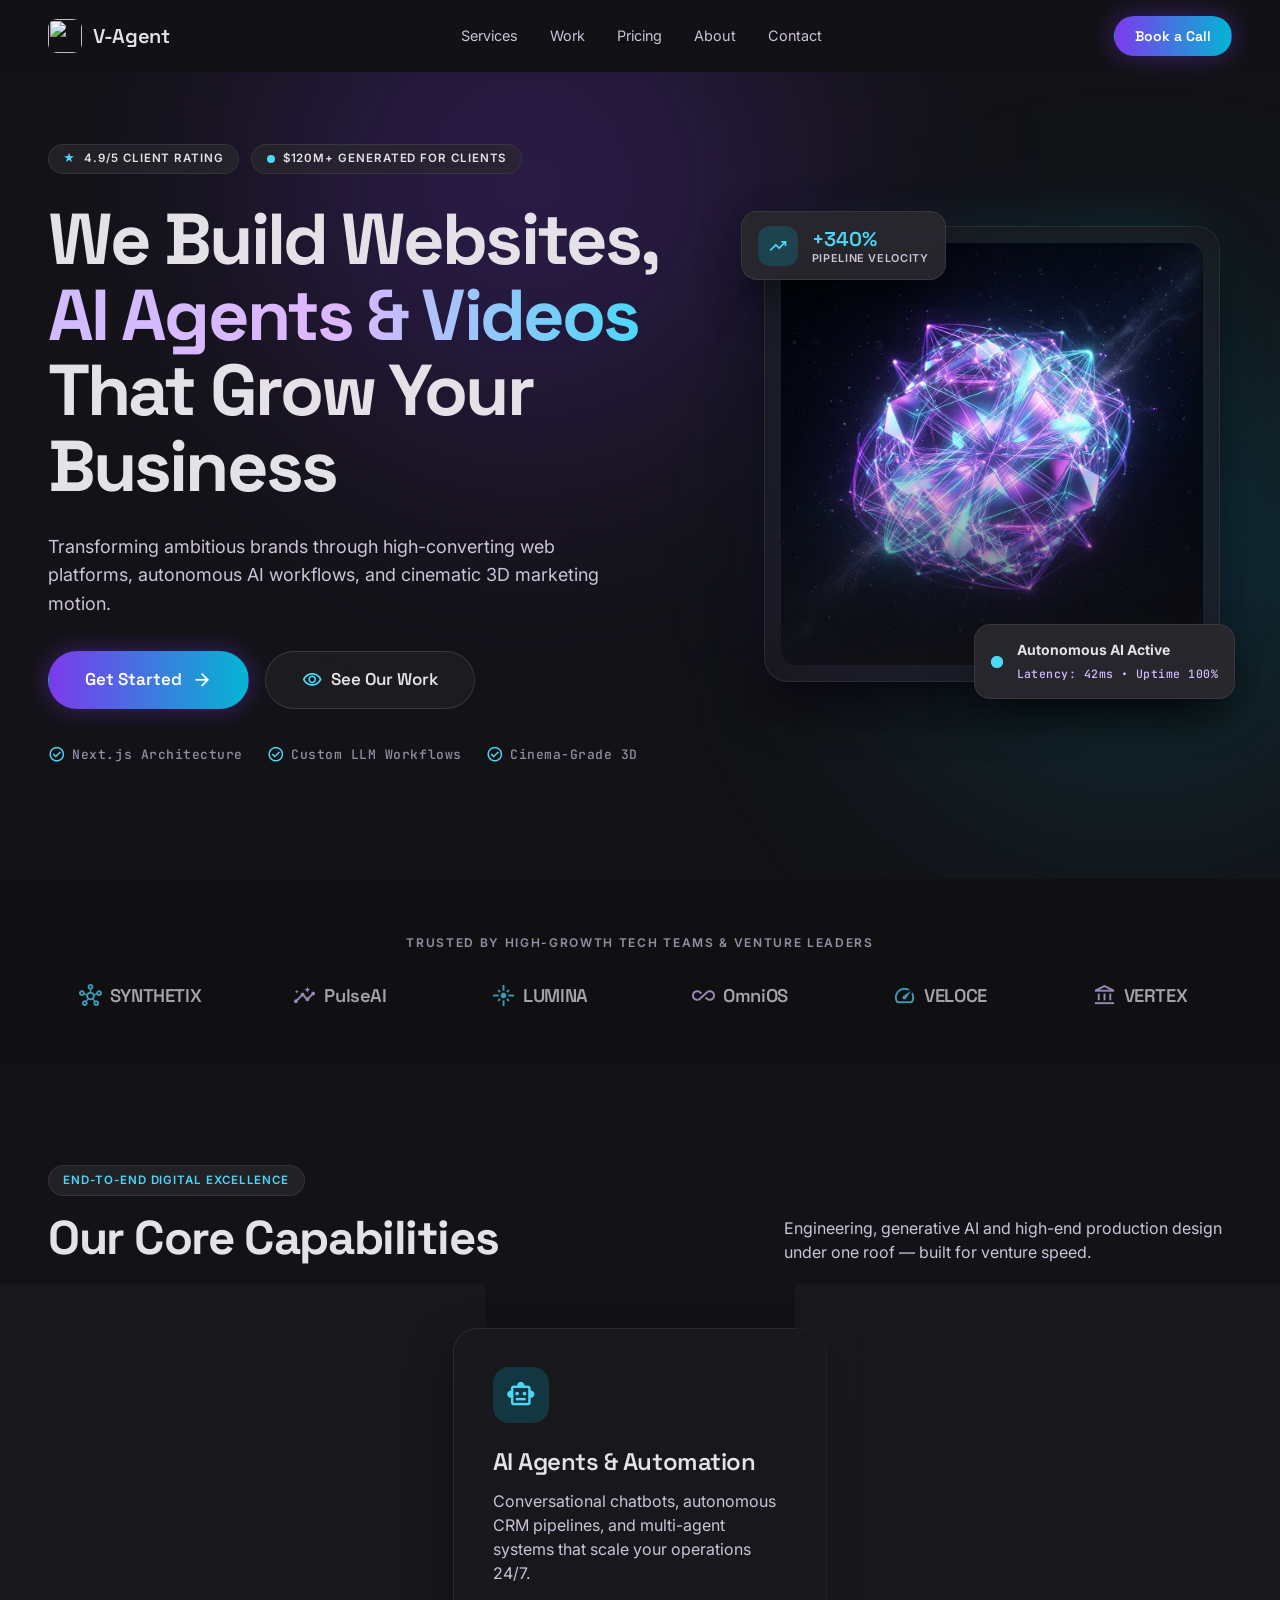
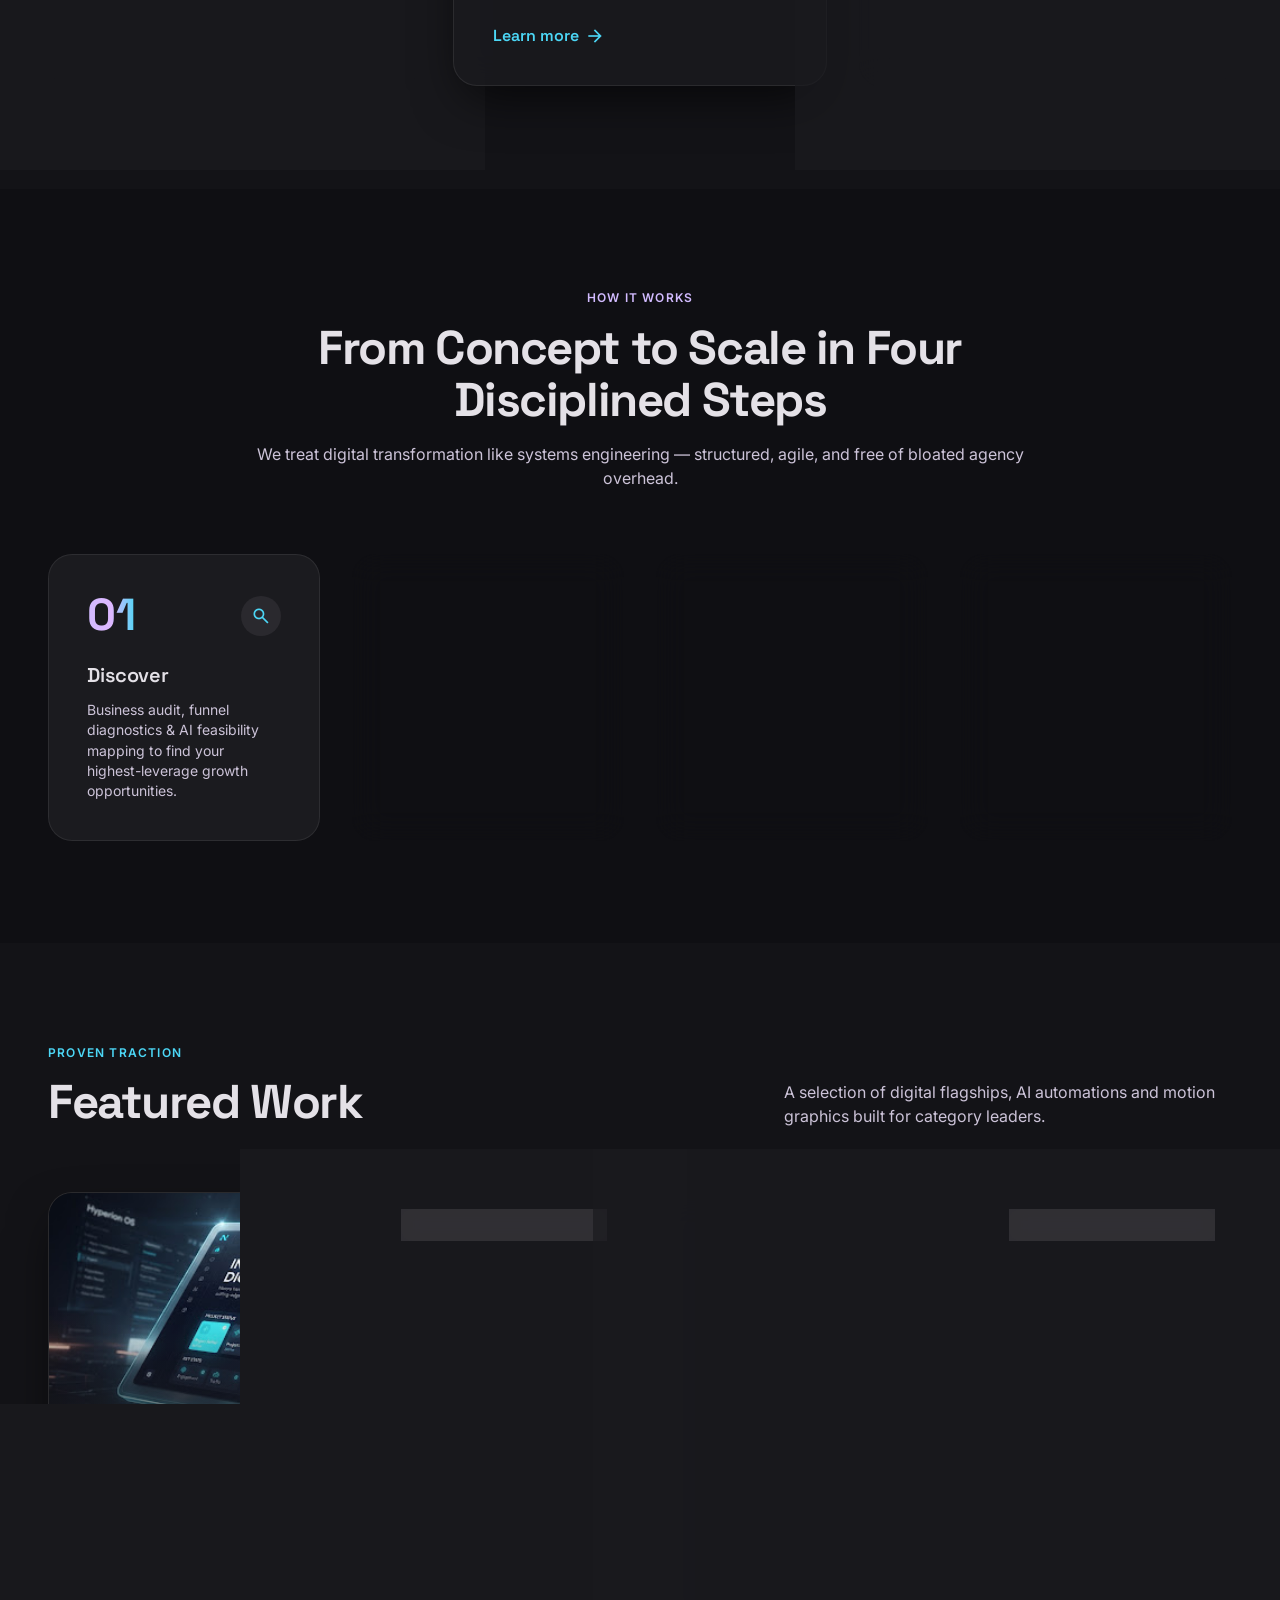
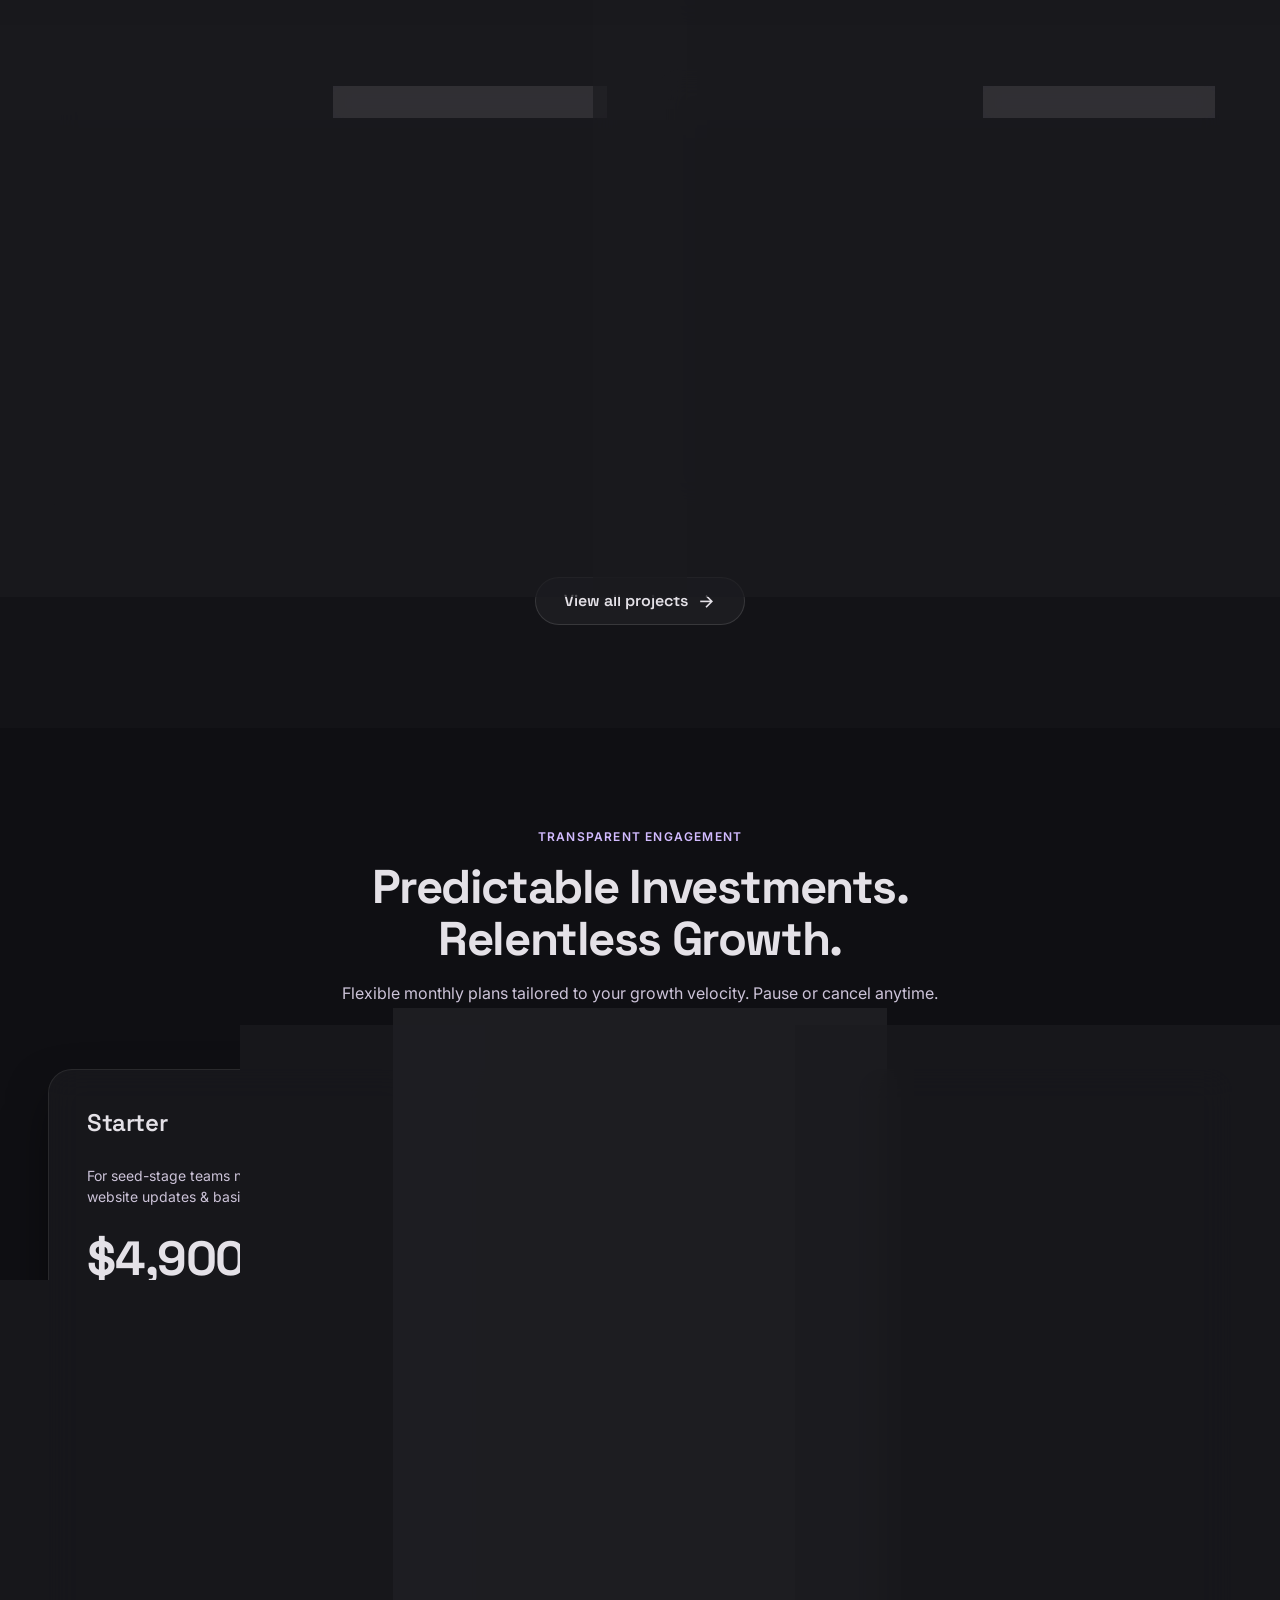
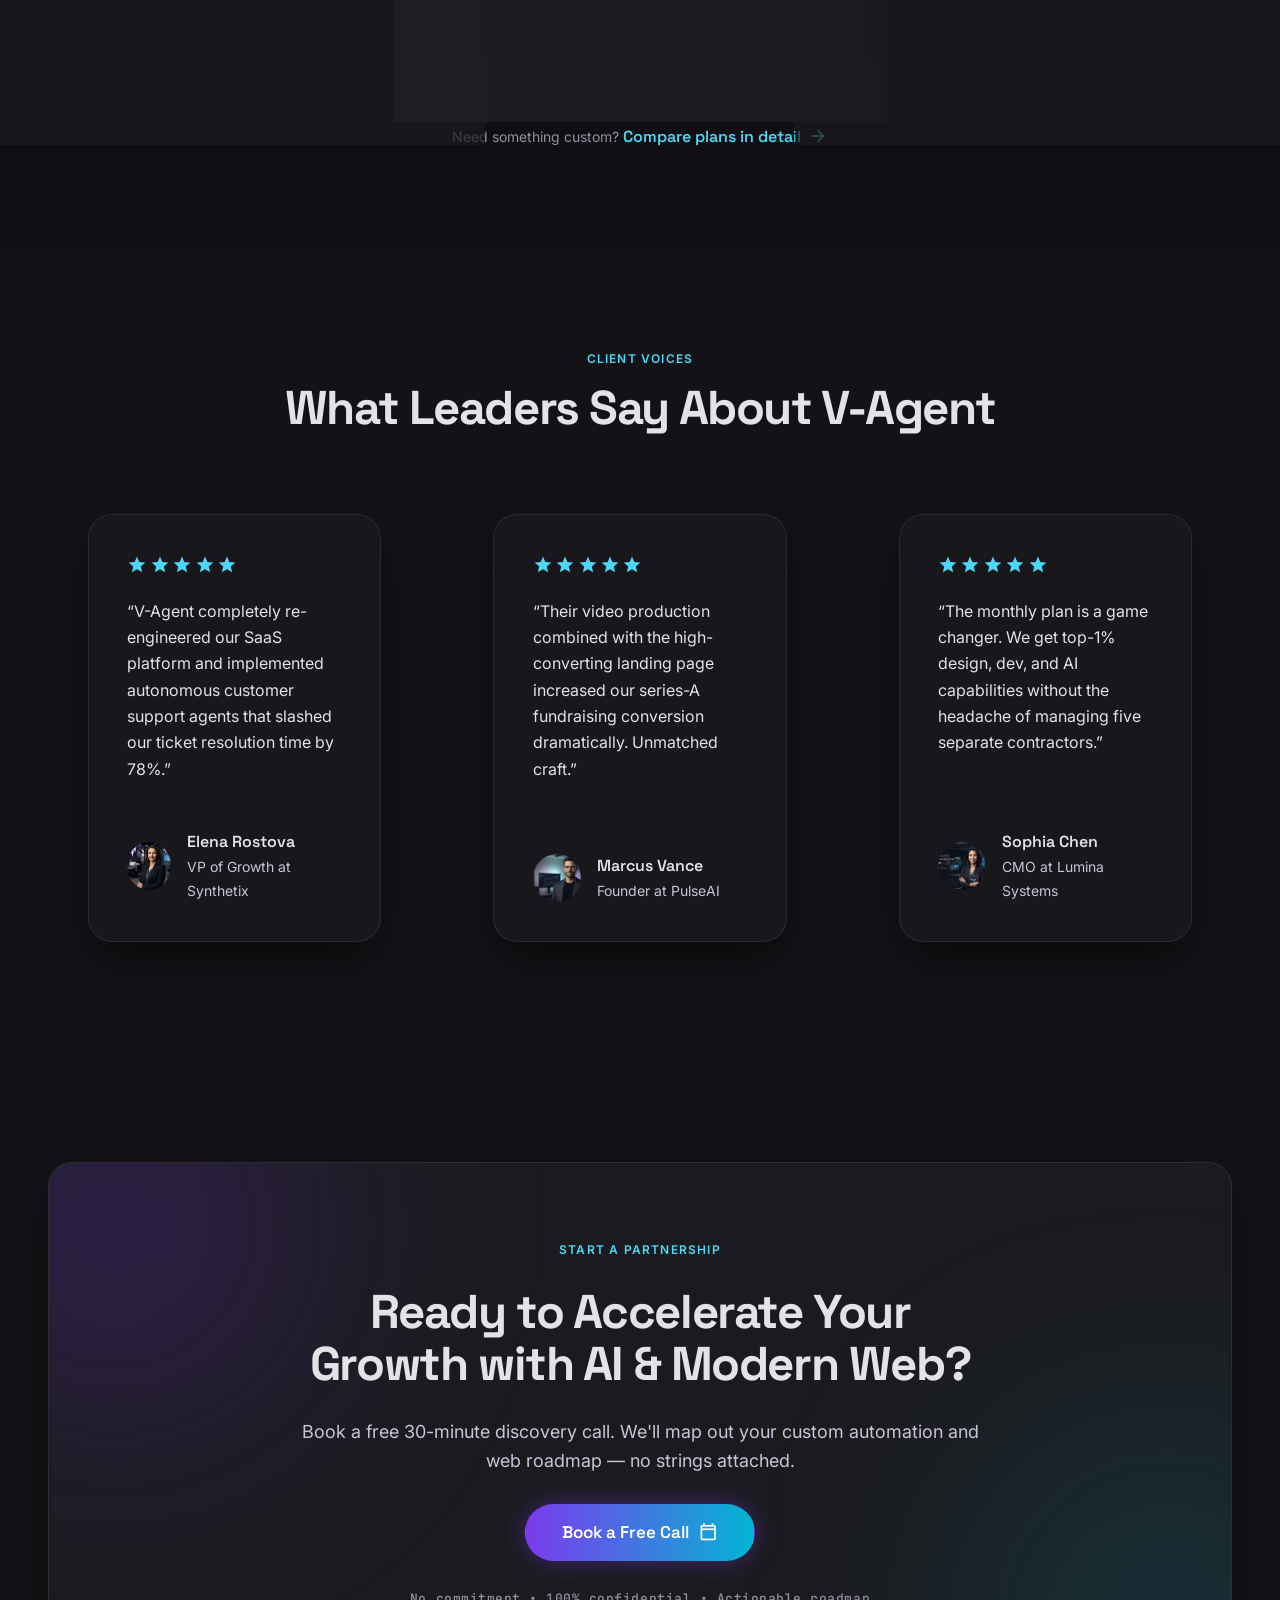
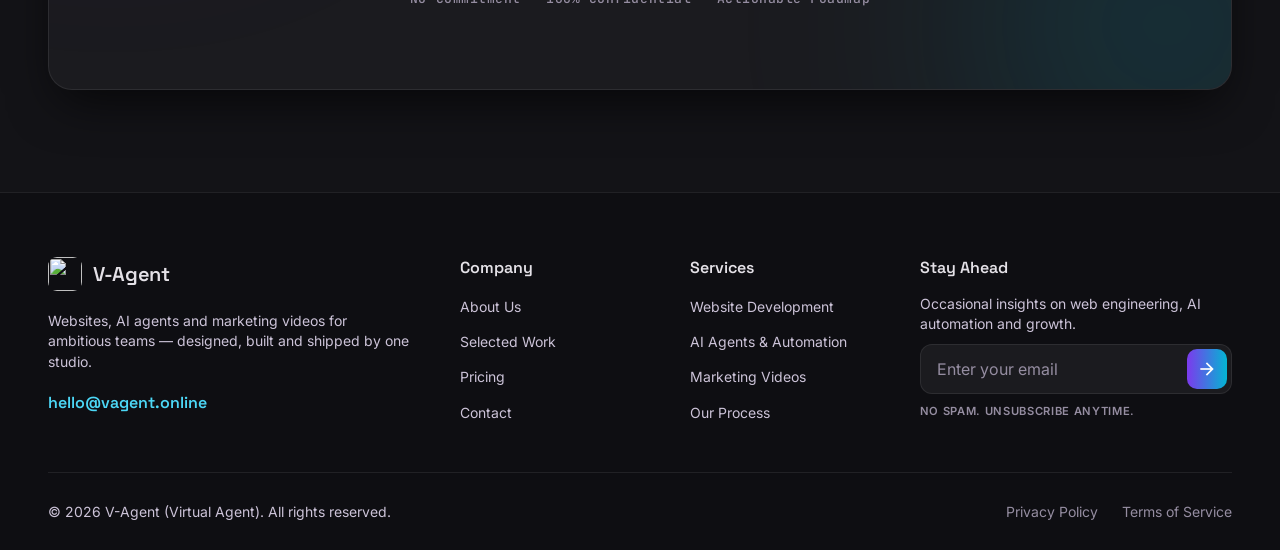
==== index.html @ c8191ec8 "Build multi-page responsive site from Stitch homepage design - Convert the Stitch export from Tailwi" ====
<!doctype html>
<html lang="en">
<head>
  <meta charset="utf-8">
  <meta name="viewport" content="width=device-width, initial-scale=1">
  <title>V-Agent — Websites, AI Agents & Videos That Grow Your Business</title>
  <meta name="description" content="V-Agent builds high-converting websites, autonomous AI agents and cinematic marketing videos for ambitious brands.">
  <link rel="canonical" href="https://vagent.online/">
  <meta property="og:type" content="website">
  <meta property="og:title" content="V-Agent — Websites, AI Agents & Videos That Grow Your Business">
  <meta property="og:description" content="V-Agent builds high-converting websites, autonomous AI agents and cinematic marketing videos for ambitious brands.">
  <meta property="og:url" content="https://vagent.online/">
  <meta property="og:image" content="https://vagent.online/icon-512.png">
  <meta name="theme-color" content="#131317">
  <link rel="icon" href="favicon.ico" sizes="any">
  <link rel="icon" type="image/png" sizes="32x32" href="favicon-32x32.png">
  <link rel="icon" type="image/png" sizes="192x192" href="icon-192.png">
  <link rel="icon" type="image/png" sizes="512x512" href="icon-512.png">
  <link rel="apple-touch-icon" sizes="180x180" href="apple-touch-icon.png">
  <link rel="preconnect" href="https://fonts.googleapis.com">
  <link rel="preconnect" href="https://fonts.gstatic.com" crossorigin>
  <link rel="stylesheet" href="https://fonts.googleapis.com/css2?family=Inter:wght@400;500;600;700&family=JetBrains+Mono:wght@500&family=Space+Grotesk:wght@500;600;700&display=swap">
  <link rel="stylesheet" href="https://fonts.googleapis.com/css2?family=Material+Symbols+Outlined:opsz,wght,FILL,GRAD@24,400,0..1,0&display=block">
  <link rel="stylesheet" href="assets/css/styles.css">
  <script src="assets/js/main.js" defer></script>
</head>
<body>
<a class="skip-link" href="#main">Skip to content</a>
<header class="site-header">
  <div class="container">
    <a class="brand" href="index.html" aria-label="V-Agent home">
      <img src="logo.png" alt="" width="34" height="34">
      <span>V-Agent</span>
    </a>
    <nav class="nav-links" aria-label="Main">
        <a href="services.html">Services</a>
        <a href="work.html">Work</a>
        <a href="pricing.html">Pricing</a>
        <a href="about.html">About</a>
        <a href="contact.html">Contact</a>
    </nav>
    <div class="header-actions">
      <a class="btn btn--primary btn--sm" href="contact.html">Book a Call</a>
      <button class="nav-toggle" type="button" aria-expanded="false" aria-controls="mobile-menu" aria-label="Open menu">
        <span class="ms icon-open" aria-hidden="true">menu</span>
        <span class="ms icon-close" aria-hidden="true">close</span>
      </button>
    </div>
  </div>
</header>
<div class="mobile-menu" id="mobile-menu" aria-hidden="true">
  <nav aria-label="Mobile">
    <a href="index.html" aria-current="page">Home<span class="ms" aria-hidden="true">arrow_forward</span></a>
      <a href="services.html">Services<span class="ms" aria-hidden="true">arrow_forward</span></a>
      <a href="work.html">Work<span class="ms" aria-hidden="true">arrow_forward</span></a>
      <a href="pricing.html">Pricing<span class="ms" aria-hidden="true">arrow_forward</span></a>
      <a href="about.html">About<span class="ms" aria-hidden="true">arrow_forward</span></a>
      <a href="contact.html">Contact<span class="ms" aria-hidden="true">arrow_forward</span></a>
  </nav>
  <a class="btn btn--primary btn--block btn--lg" href="contact.html">Book a Free Call <span class="ms" aria-hidden="true">calendar_today</span></a>
</div>
<main id="main">
<section class="hero">
  <div class="glow glow--violet" style="width:34rem;height:34rem;top:-10rem;left:20%"></div>
  <div class="glow glow--cyan" style="width:30rem;height:30rem;top:30%;right:-6rem"></div>
  <div class="container hero__grid">
    <div class="hero__copy">
      <div class="hero__badges">
        <span class="pill"><span class="star" aria-hidden="true">&#9733;</span>4.9/5 Client Rating</span>
        <span class="pill"><span class="dot" aria-hidden="true"></span>$120M+ Generated for Clients</span>
      </div>
      <h1 class="display">We Build Websites, <span class="gradient-text">AI Agents &amp; Videos</span> That Grow Your Business</h1>
      <p class="lead" style="max-width:36rem">Transforming ambitious brands through high-converting web platforms, autonomous AI workflows, and cinematic 3D marketing motion.</p>
      <div class="hero__actions">
        <a class="btn btn--primary btn--lg" href="#pricing">Get Started <span class="ms" aria-hidden="true">arrow_forward</span></a>
        <a class="btn btn--ghost btn--lg" href="#work"><span class="ms c-secondary" aria-hidden="true">visibility</span> See Our Work</a>
      </div>
      <div class="hero__proof mono">
        <span><span class="ms" aria-hidden="true">check_circle</span>Next.js Architecture</span>
        <span><span class="ms" aria-hidden="true">check_circle</span>Custom LLM Workflows</span>
        <span><span class="ms" aria-hidden="true">check_circle</span>Cinema-Grade 3D</span>
      </div>
    </div>
    <div class="hero__visual">
      <div class="hero__image"><img src="assets/images/hero-core.jpg" alt="Glowing crystalline AI core rendered in violet and cyan light" width="512" height="512" fetchpriority="high"></div>
      <div class="float-badge float-badge--tl">
        <span class="float-badge__icon"><span class="ms" aria-hidden="true">trending_up</span></span>
        <div><strong>+340%</strong><small>Pipeline Velocity</small></div>
      </div>
      <div class="float-badge float-badge--br">
        <span class="live" aria-hidden="true"></span>
        <div><b>Autonomous AI Active</b><span class="mono">Latency: 42ms &bull; Uptime 100%</span></div>
      </div>
    </div>
  </div>
</section>

<section class="logos" aria-labelledby="logos-title">
  <div class="container">
    <h2 id="logos-title">Trusted by high-growth tech teams &amp; venture leaders</h2>
    <div class="logos__row">
      <div><span class="ms c-secondary" aria-hidden="true">hub</span>SYNTHETIX</div>
      <div><span class="ms c-primary" aria-hidden="true">insights</span>PulseAI</div>
      <div><span class="ms c-secondary" aria-hidden="true">flare</span>LUMINA</div>
      <div><span class="ms c-tertiary" aria-hidden="true">all_inclusive</span>OmniOS</div>
      <div><span class="ms c-secondary" aria-hidden="true">speed</span>VELOCE</div>
      <div><span class="ms c-primary" aria-hidden="true">account_balance</span>VERTEX</div>
    </div>
  </div>
</section>

<section class="section" id="services" aria-labelledby="services-title">
  <div class="container stack">
    <div class="section-head section-head--split">
      <div class="section-head">
        <span class="pill eyebrow">End-to-end digital excellence</span>
        <h2 class="h-xl" id="services-title">Our Core Capabilities</h2>
      </div>
      <p class="muted">Engineering, generative AI and high-end production design under one roof — built for venture speed.</p>
    </div>
    <div class="grid grid--3 md-3">
      <article class="card card--hover reveal">
        <span class="icon-tile icon-tile--primary"><span class="ms" aria-hidden="true">terminal</span></span>
        <div class="card__body">
          <h3 class="h-md">Custom Website Development</h3>
          <p class="muted">High-performance Next.js &amp; Webflow builds engineered for speed, SEO, and uncompromising aesthetics.</p>
        </div>
        <div class="card__foot"><a class="text-link" href="services.html#web">Learn more <span class="ms" aria-hidden="true">arrow_forward</span></a></div>
      </article>
      <article class="card card--hover reveal">
        <span class="icon-tile icon-tile--secondary"><span class="ms" aria-hidden="true">smart_toy</span></span>
        <div class="card__body">
          <h3 class="h-md">AI Agents &amp; Automation</h3>
          <p class="muted">Conversational chatbots, autonomous CRM pipelines, and multi-agent systems that scale your operations 24/7.</p>
        </div>
        <div class="card__foot"><a class="text-link" href="services.html#ai">Learn more <span class="ms" aria-hidden="true">arrow_forward</span></a></div>
      </article>
      <article class="card card--hover reveal">
        <span class="icon-tile icon-tile--tertiary"><span class="ms" aria-hidden="true">videocam</span></span>
        <div class="card__body">
          <h3 class="h-md">Marketing Videos</h3>
          <p class="muted">High-retention 3D motion design, product demos, and video creatives engineered to captivate and convert.</p>
        </div>
        <div class="card__foot"><a class="text-link" href="services.html#video">Learn more <span class="ms" aria-hidden="true">arrow_forward</span></a></div>
      </article>
    </div>
  </div>
</section>

<section class="section section--alt" aria-labelledby="process-title">
  <div class="container stack">
    <div class="section-head section-head--center">
      <span class="eyebrow eyebrow--primary">How it works</span>
      <h2 class="h-xl" id="process-title">From Concept to Scale in Four Disciplined Steps</h2>
      <p class="muted">We treat digital transformation like systems engineering — structured, agile, and free of bloated agency overhead.</p>
    </div>
    <div class="grid grid--4">
      <article class="card card--flat step reveal">
        <div class="step__top"><span class="step__num gradient-text">01</span><span class="step__icon c-secondary"><span class="ms" aria-hidden="true">search</span></span></div>
        <div class="card__body"><h3 class="h-sm">Discover</h3><p class="small muted">Business audit, funnel diagnostics &amp; AI feasibility mapping to find your highest-leverage growth opportunities.</p></div>
      </article>
      <article class="card card--flat step reveal">
        <div class="step__top"><span class="step__num gradient-text">02</span><span class="step__icon c-primary"><span class="ms" aria-hidden="true">palette</span></span></div>
        <div class="card__body"><h3 class="h-sm">Design</h3><p class="small muted">High-fidelity interactive prototypes, motion design &amp; visual systems calibrated for conversion.</p></div>
      </article>
      <article class="card card--flat step reveal">
        <div class="step__top"><span class="step__num gradient-text">03</span><span class="step__icon c-tertiary"><span class="ms" aria-hidden="true">developer_mode</span></span></div>
        <div class="card__body"><h3 class="h-sm">Build</h3><p class="small muted">Full-stack implementation, LLM agent integration &amp; production engineering with sub-second page performance.</p></div>
      </article>
      <article class="card card--flat step reveal">
        <div class="step__top"><span class="step__num gradient-text">04</span><span class="step__icon c-secondary"><span class="ms" aria-hidden="true">rocket_launch</span></span></div>
        <div class="card__body"><h3 class="h-sm">Launch</h3><p class="small muted">Smooth deployment, conversion tracking &amp; ongoing optimisation — with zero downtime.</p></div>
      </article>
    </div>
  </div>
</section>

<section class="section" id="work" aria-labelledby="work-title">
  <div class="container stack">
    <div class="section-head section-head--split">
      <div class="section-head">
        <span class="eyebrow">Proven traction</span>
        <h2 class="h-xl" id="work-title">Featured Work</h2>
      </div>
      <p class="muted">A selection of digital flagships, AI automations and motion graphics built for category leaders.</p>
    </div>
    <div class="grid grid--2">
      <article class="card card--hover work-card reveal" data-category="web ai">
        <div class="work-card__media">
          <img src="assets/images/work-hyperion.jpg" alt="Hyperion OS — AI Infrastructure Platform" width="512" height="280" loading="lazy">
          <span class="work-card__metric mono">+280% Signup Velocity</span>
        </div>
        <div class="work-card__body">
          <div class="tags"><span class="tag">Web Dev</span><span class="tag">AI Agents</span></div>
          <div class="work-card__title">
            <div><h3 class="h-md">Hyperion OS</h3><p class="small muted">AI Infrastructure Platform</p></div>
            <a class="work-card__arrow" href="work.html" aria-label="See Hyperion OS and more work"><span class="ms" aria-hidden="true">north_east</span></a>
          </div>
        </div>
      </article>
      <article class="card card--hover work-card reveal" data-category="web video">
        <div class="work-card__media">
          <img src="assets/images/work-krypton.jpg" alt="Krypton Pay — Global Fintech Protocol" width="512" height="280" loading="lazy">
          <span class="work-card__metric mono">$42M Volume Processed</span>
        </div>
        <div class="work-card__body">
          <div class="tags"><span class="tag">Web App</span><span class="tag">3D Motion</span></div>
          <div class="work-card__title">
            <div><h3 class="h-md">Krypton Pay</h3><p class="small muted">Global Fintech Protocol</p></div>
            <a class="work-card__arrow" href="work.html" aria-label="See Krypton Pay and more work"><span class="ms" aria-hidden="true">north_east</span></a>
          </div>
        </div>
      </article>
      <article class="card card--hover work-card reveal" data-category="ai">
        <div class="work-card__media">
          <img src="assets/images/work-aether.jpg" alt="Aether Health — Autonomous Patient Triage Agent" width="512" height="280" loading="lazy">
          <span class="work-card__metric mono">94% First-Response Resolution</span>
        </div>
        <div class="work-card__body">
          <div class="tags"><span class="tag">LLM Automation</span><span class="tag">Healthtech</span></div>
          <div class="work-card__title">
            <div><h3 class="h-md">Aether Health</h3><p class="small muted">Autonomous Patient Triage Agent</p></div>
            <a class="work-card__arrow" href="work.html" aria-label="See Aether Health and more work"><span class="ms" aria-hidden="true">north_east</span></a>
          </div>
        </div>
      </article>
      <article class="card card--hover work-card reveal" data-category="video">
        <div class="work-card__media">
          <img src="assets/images/work-vanguard.jpg" alt="Vanguard Spatial — Next-Gen XR Studio Launch Video" width="512" height="280" loading="lazy">
          <span class="work-card__metric mono">3.2M Organic Impressions</span>
        </div>
        <div class="work-card__body">
          <div class="tags"><span class="tag">3D Video</span><span class="tag">Motion Lab</span></div>
          <div class="work-card__title">
            <div><h3 class="h-md">Vanguard Spatial</h3><p class="small muted">Next-Gen XR Studio Launch Video</p></div>
            <a class="work-card__arrow" href="work.html" aria-label="See Vanguard Spatial and more work"><span class="ms" aria-hidden="true">north_east</span></a>
          </div>
        </div>
      </article>
    </div>
    <div style="text-align:center"><a class="btn btn--ghost" href="work.html">View all projects <span class="ms" aria-hidden="true">arrow_forward</span></a></div>
  </div>
</section>

<section class="section section--alt" id="pricing" aria-labelledby="pricing-title">
  <div class="container stack">
    <div class="section-head section-head--center">
      <span class="eyebrow eyebrow--primary">Transparent engagement</span>
      <h2 class="h-xl" id="pricing-title">Predictable Investments. Relentless Growth.</h2>
      <p class="muted">Flexible monthly plans tailored to your growth velocity. Pause or cancel anytime.</p>
    </div>
    <div class="pricing-grid">
      <article class="card plan reveal">
        <div class="plan__head"><h3 class="h-md">Starter</h3></div>
        <p class="small muted">For seed-stage teams needing continuous website updates &amp; basic AI automations.</p>
        <div class="plan__price"><strong>$4,900</strong><span>/mo</span></div>
        <ul class="check-list">
          <li><span class="ms" aria-hidden="true">check_circle</span><span>1 request at a time</span></li>
          <li><span class="ms" aria-hidden="true">check_circle</span><span>Dedicated private Slack channel</span></li>
          <li><span class="ms" aria-hidden="true">check_circle</span><span>Average 48h turnaround</span></li>
          <li><span class="ms" aria-hidden="true">check_circle</span><span>Pause or cancel anytime</span></li>
          <li><span class="ms" aria-hidden="true">check_circle</span><span>Next.js &amp; Webflow support</span></li>
        </ul>
        <a class="btn btn--ghost btn--block" href="contact.html?plan=starter">Choose Starter</a>
      </article>
      <article class="card plan plan--featured reveal">
        <div class="plan__head"><h3 class="h-md">Growth</h3><span class="badge-popular">Most Popular</span></div>
        <p class="small muted">For scaling companies needing website, custom AI agents, and monthly marketing video production.</p>
        <div class="plan__price"><strong>$8,900</strong><span>/mo</span></div>
        <ul class="check-list">
          <li><span class="ms" aria-hidden="true">check_circle</span><span>2 simultaneous active requests</span></li>
          <li><span class="ms" aria-hidden="true">check_circle</span><span>Priority sprint queues</span></li>
          <li><span class="ms" aria-hidden="true">check_circle</span><span>Custom LLM fine-tuning &amp; autonomous bots</span></li>
          <li><span class="ms" aria-hidden="true">check_circle</span><span>1 cinema-grade 3D marketing reel /mo</span></li>
          <li><span class="ms" aria-hidden="true">check_circle</span><span>Bi-weekly strategic growth calls</span></li>
        </ul>
        <a class="btn btn--primary btn--block" href="contact.html?plan=growth">Start Growth Plan</a>
      </article>
      <article class="card plan reveal">
        <div class="plan__head"><h3 class="h-md">Pro</h3></div>
        <p class="small muted">Enterprise-grade digital agency firepower for rapid market acceleration.</p>
        <div class="plan__price"><strong>$14,500</strong><span>/mo</span></div>
        <ul class="check-list">
          <li><span class="ms" aria-hidden="true">check_circle</span><span>Dedicated principal architect</span></li>
          <li><span class="ms" aria-hidden="true">check_circle</span><span>Unlimited revision rounds</span></li>
          <li><span class="ms" aria-hidden="true">check_circle</span><span>Omni-channel autonomous agents</span></li>
          <li><span class="ms" aria-hidden="true">check_circle</span><span>Full video production &amp; 3D motion suite</span></li>
          <li><span class="ms" aria-hidden="true">check_circle</span><span>24/7 SLA &amp; real-time engineering support</span></li>
        </ul>
        <a class="btn btn--ghost btn--block" href="contact.html?plan=pro">Choose Pro</a>
      </article>
    </div>
    <p class="pricing-note small">Need something custom? <a class="text-link" href="pricing.html">Compare plans in detail <span class="ms" aria-hidden="true">arrow_forward</span></a></p>
  </div>
</section>

<section class="section" aria-labelledby="quotes-title">
  <div class="container stack">
    <div class="section-head section-head--center">
      <span class="eyebrow">Client voices</span>
      <h2 class="h-xl" id="quotes-title">What Leaders Say About V-Agent</h2>
    </div>
    <div class="grid grid--3">
      <figure class="card quote reveal">
        <div class="stars" role="img" aria-label="5 out of 5 stars"><span class="ms fill" aria-hidden="true">star</span><span class="ms fill" aria-hidden="true">star</span><span class="ms fill" aria-hidden="true">star</span><span class="ms fill" aria-hidden="true">star</span><span class="ms fill" aria-hidden="true">star</span></div>
        <blockquote>&ldquo;V-Agent completely re-engineered our SaaS platform and implemented autonomous customer support agents that slashed our ticket resolution time by 78%.&rdquo;</blockquote>
        <figcaption><img src="assets/images/avatar-elena.jpg" alt="" width="48" height="48" loading="lazy"><div><b>Elena Rostova</b><span class="small muted">VP of Growth at Synthetix</span></div></figcaption>
      </figure>
      <figure class="card quote reveal">
        <div class="stars" role="img" aria-label="5 out of 5 stars"><span class="ms fill" aria-hidden="true">star</span><span class="ms fill" aria-hidden="true">star</span><span class="ms fill" aria-hidden="true">star</span><span class="ms fill" aria-hidden="true">star</span><span class="ms fill" aria-hidden="true">star</span></div>
        <blockquote>&ldquo;Their video production combined with the high-converting landing page increased our series-A fundraising conversion dramatically. Unmatched craft.&rdquo;</blockquote>
        <figcaption><img src="assets/images/avatar-marcus.jpg" alt="" width="48" height="48" loading="lazy"><div><b>Marcus Vance</b><span class="small muted">Founder at PulseAI</span></div></figcaption>
      </figure>
      <figure class="card quote reveal">
        <div class="stars" role="img" aria-label="5 out of 5 stars"><span class="ms fill" aria-hidden="true">star</span><span class="ms fill" aria-hidden="true">star</span><span class="ms fill" aria-hidden="true">star</span><span class="ms fill" aria-hidden="true">star</span><span class="ms fill" aria-hidden="true">star</span></div>
        <blockquote>&ldquo;The monthly plan is a game changer. We get top-1% design, dev, and AI capabilities without the headache of managing five separate contractors.&rdquo;</blockquote>
        <figcaption><img src="assets/images/avatar-sophia.jpg" alt="" width="48" height="48" loading="lazy"><div><b>Sophia Chen</b><span class="small muted">CMO at Lumina Systems</span></div></figcaption>
      </figure>
    </div>
  </div>
</section>

<section class="section" aria-labelledby="cta-title">
  <div class="container">
    <div class="cta-banner reveal">
      <div class="glow glow--violet" style="width:24rem;height:24rem;top:-8rem;left:-8rem"></div>
      <div class="glow glow--cyan" style="width:24rem;height:24rem;bottom:-8rem;right:-8rem"></div>
      <span class="eyebrow">Start a partnership</span>
      <h2 class="h-xl" id="cta-title">Ready to Accelerate Your Growth with AI &amp; Modern Web?</h2>
      <p class="lead">Book a free 30-minute discovery call. We'll map out your custom automation and web roadmap — no strings attached.</p>
      <a class="btn btn--primary btn--lg" href="contact.html">Book a Free Call <span class="ms" aria-hidden="true">calendar_today</span></a>
      <p class="mono">No commitment &bull; 100% confidential &bull; Actionable roadmap</p>
    </div>
  </div>
</section>
</main>
<footer class="site-footer">
  <div class="container">
    <div class="footer-grid">
      <div class="footer-brand">
        <a class="brand" href="index.html"><img src="logo.png" alt="" width="34" height="34"><span>V-Agent</span></a>
        <p class="small muted">Websites, AI agents and marketing videos for ambitious teams — designed, built and shipped by one studio.</p>
        <p class="small"><a class="text-link" data-contact-email href="mailto:hello@vagent.online">hello@vagent.online</a></p>
      </div>
      <div class="footer-col">
        <h3>Company</h3>
        <ul>
          <li><a href="about.html">About Us</a></li>
          <li><a href="work.html">Selected Work</a></li>
          <li><a href="pricing.html">Pricing</a></li>
          <li><a href="contact.html">Contact</a></li>
        </ul>
      </div>
      <div class="footer-col">
        <h3>Services</h3>
        <ul>
          <li><a href="services.html#web">Website Development</a></li>
          <li><a href="services.html#ai">AI Agents &amp; Automation</a></li>
          <li><a href="services.html#video">Marketing Videos</a></li>
          <li><a href="services.html#process">Our Process</a></li>
        </ul>
      </div>
      <div class="footer-col">
        <h3>Stay Ahead</h3>
        <form class="newsletter" novalidate>
          <p class="small muted">Occasional insights on web engineering, AI automation and growth.</p>
          <label class="visually-hidden" for="nl-email">Email address</label>
          <div class="newsletter__field">
            <input id="nl-email" type="email" placeholder="Enter your email" autocomplete="email" required>
            <button type="submit" aria-label="Subscribe"><span class="ms" aria-hidden="true">arrow_forward</span></button>
          </div>
          <span class="note" aria-live="polite">No spam. Unsubscribe anytime.</span>
        </form>
      </div>
    </div>
    <div class="footer-bottom">
      <p>&copy; <span data-year>2026</span> V-Agent (Virtual Agent). All rights reserved.</p>
      <nav aria-label="Legal">
        <a href="privacy.html">Privacy Policy</a>
        <a href="terms.html">Terms of Service</a>
      </nav>
    </div>
  </div>
</footer>
</body>
</html>
---- assets/css/styles.css ----
/* ==========================================================================
   V-Agent — shared stylesheet
   Plain CSS, no build step. Design tokens come from design/stitch-export/DESIGN.md
   Breakpoints: 640px (sm) · 768px (md) · 1024px (lg) · 1280px (xl)
   ========================================================================== */

/* ---------- 1. Tokens ---------- */
:root {
  --bg: #131317;
  --bg-deep: #0e0e12;
  --surface-low: #1b1b1f;
  --surface: #1f1f23;
  --surface-high: #2a292e;
  --surface-highest: #353439;

  --text: #e4e1e7;
  --text-muted: #ccc3d8;
  --outline: #958da1;
  --hairline: rgba(255, 255, 255, 0.08);

  --primary: #d2bbff;
  --primary-strong: #7c3aed;
  --secondary: #4cd7f6;
  --secondary-strong: #03b5d3;
  --tertiary: #ddb7ff;
  --tertiary-strong: #8d36db;
  --on-primary: #3f008e;
  --brand-teal: #2ee6c5;

  --grad: linear-gradient(90deg, var(--primary-strong), var(--secondary-strong));
  --grad-text: linear-gradient(90deg, var(--primary), var(--tertiary), var(--secondary));
  --glow: 0 0 24px rgba(124, 58, 237, 0.4);
  --glow-hover: 0 0 36px rgba(6, 182, 212, 0.55);
  --shadow: 0 20px 50px -12px rgba(0, 0, 0, 0.7);

  --font-display: "Space Grotesk", system-ui, sans-serif;
  --font-body: "Inter", system-ui, -apple-system, "Segoe UI", sans-serif;
  --font-mono: "JetBrains Mono", ui-monospace, SFMono-Regular, Menlo, monospace;

  --radius: 0.75rem;
  --radius-lg: 1.5rem;
  --header-h: 72px;
  --container: 1360px;
  --gutter: clamp(1rem, 4vw, 3rem);
  --section-y: clamp(4rem, 8vw, 7rem);
  --ease: cubic-bezier(0.22, 1, 0.36, 1);
}

/* ---------- 2. Base ---------- */
*, *::before, *::after { box-sizing: border-box; }
html { scroll-behavior: smooth; scroll-padding-top: calc(var(--header-h) + 1rem); -webkit-text-size-adjust: 100%; }
body {
  margin: 0;
  background: var(--bg);
  color: var(--text);
  font: 400 1rem/1.5 var(--font-body);
  -webkit-font-smoothing: antialiased;
  overflow-x: hidden;
}
body.menu-open { overflow: hidden; }
img { max-width: 100%; height: auto; display: block; }
a { color: inherit; text-decoration: none; }
button, input, select, textarea { font: inherit; color: inherit; }
h1, h2, h3, h4 { margin: 0; font-family: var(--font-display); font-weight: 700; letter-spacing: -0.02em; }
p { margin: 0; }
ul { margin: 0; padding: 0; list-style: none; }
::selection { background: var(--primary-strong); color: #fff; }
:focus-visible { outline: 2px solid var(--secondary); outline-offset: 3px; border-radius: 4px; }

.skip-link {
  position: absolute; left: 1rem; top: -100px; z-index: 100;
  background: var(--primary-strong); color: #fff; padding: 0.75rem 1rem; border-radius: var(--radius);
}
.skip-link:focus { top: 1rem; }
.visually-hidden { position: absolute !important; width: 1px; height: 1px; overflow: hidden; clip: rect(0 0 0 0); white-space: nowrap; }

/* Material Symbols icon font */
.ms {
  font-family: "Material Symbols Outlined";
  font-weight: normal; font-style: normal; font-size: 1.25em; line-height: 1;
  letter-spacing: normal; text-transform: none; white-space: nowrap; direction: ltr;
  display: inline-block; vertical-align: middle; flex-shrink: 0;
  -webkit-font-smoothing: antialiased; font-feature-settings: "liga";
  font-variation-settings: "FILL" 0, "wght" 400, "opsz" 24;
  user-select: none;
}
.ms.fill { font-variation-settings: "FILL" 1, "wght" 400, "opsz" 24; }

/* ---------- 3. Layout ---------- */
.container { width: 100%; max-width: var(--container); margin-inline: auto; padding-inline: var(--gutter); }
.section { position: relative; padding-block: var(--section-y); }
.section--alt { background: rgba(14, 14, 18, 0.75); }
.stack { display: flex; flex-direction: column; gap: clamp(2.5rem, 5vw, 4rem); }

.grid { display: grid; gap: clamp(1rem, 2.5vw, 2rem); grid-template-columns: 1fr; }
@media (min-width: 768px) {
  .grid--2, .grid--3, .grid--4 { grid-template-columns: repeat(2, 1fr); }
  .grid--3.md-3 { grid-template-columns: repeat(3, 1fr); }
}
@media (min-width: 1024px) {
  .grid--3 { grid-template-columns: repeat(3, 1fr); }
  .grid--4 { grid-template-columns: repeat(4, 1fr); }
}

/* ---------- 4. Typography ---------- */
.display {
  font-size: clamp(2.5rem, 1.5rem + 4.2vw, 4.5rem);
  line-height: 1.05; letter-spacing: -0.04em;
}
.h-xl { font-size: clamp(1.75rem, 1.2rem + 2.2vw, 3rem); line-height: 1.1; letter-spacing: -0.03em; }
.h-lg { font-size: clamp(1.5rem, 1.2rem + 1.2vw, 2.25rem); line-height: 1.15; font-weight: 600; }
.h-md { font-size: clamp(1.25rem, 1.1rem + 0.5vw, 1.5rem); line-height: 1.25; font-weight: 600; }
.h-sm { font-size: 1.25rem; line-height: 1.3; font-weight: 600; }
.lead { font-size: clamp(1rem, 0.95rem + 0.3vw, 1.125rem); line-height: 1.6; color: var(--text-muted); }
.muted { color: var(--text-muted); }
.small { font-size: 0.875rem; line-height: 1.45; }
.mono { font-family: var(--font-mono); font-size: 0.8125rem; letter-spacing: 0.04em; font-weight: 500; }
.gradient-text { background: var(--grad-text); -webkit-background-clip: text; background-clip: text; color: transparent; }

.eyebrow {
  font: 600 0.75rem/1.2 var(--font-body); letter-spacing: 0.1em; text-transform: uppercase;
  color: var(--secondary);
}
.eyebrow--primary { color: var(--primary); }

.section-head { display: flex; flex-direction: column; gap: 1rem; }
.section-head--center { text-align: center; align-items: center; max-width: 48rem; margin-inline: auto; }
.section-head--split { gap: 1.5rem; }
@media (min-width: 1024px) {
  .section-head--split { flex-direction: row; align-items: flex-end; justify-content: space-between; }
  .section-head--split > p { max-width: 28rem; }
}

/* ---------- 5. Buttons & pills ---------- */
.btn {
  display: inline-flex; align-items: center; justify-content: center; gap: 0.6rem;
  min-height: 48px; padding: 0.85rem 1.75rem; border-radius: 999px; border: 1px solid transparent;
  font: 600 1rem/1 var(--font-display); cursor: pointer; text-align: center;
  transition: transform 0.25s var(--ease), box-shadow 0.25s var(--ease), background-color 0.2s, border-color 0.2s;
}
.btn--primary { background: var(--grad); color: #fff; box-shadow: var(--glow); }
.btn--primary:hover { transform: scale(1.02); box-shadow: var(--glow-hover); }
.btn--ghost { background: rgba(255, 255, 255, 0.04); border-color: rgba(255, 255, 255, 0.12); color: var(--text); }
.btn--ghost:hover { background: rgba(124, 58, 237, 0.1); border-color: rgba(124, 58, 237, 0.45); }
.btn--sm { min-height: 40px; padding: 0.6rem 1.25rem; font-size: 0.875rem; }
.btn--lg { min-height: 56px; padding: 1.1rem 2.25rem; font-size: 1.0625rem; }
.btn--block { width: 100%; }
.btn .ms { font-size: 1.2em; }

.pill {
  display: inline-flex; align-items: center; gap: 0.5rem; width: fit-content;
  padding: 0.45rem 0.9rem; border-radius: 999px;
  background: rgba(42, 41, 46, 0.7); border: 1px solid var(--hairline);
  backdrop-filter: blur(12px); -webkit-backdrop-filter: blur(12px);
  font: 600 0.72rem/1.2 var(--font-body); letter-spacing: 0.08em; text-transform: uppercase;
}
.pill .star { color: var(--secondary); }
.dot { width: 8px; height: 8px; border-radius: 50%; background: var(--secondary); animation: pulse 2s infinite; }
.tag {
  display: inline-block; padding: 0.3rem 0.75rem; border-radius: 999px; background: var(--surface-high);
  color: var(--outline); font: 600 0.7rem/1.3 var(--font-body); letter-spacing: 0.06em; text-transform: uppercase;
}
.tags { display: flex; flex-wrap: wrap; gap: 0.5rem; }
.text-link { display: inline-flex; align-items: center; gap: 0.4rem; font: 600 1rem var(--font-display); color: var(--secondary); transition: color 0.2s; }
.text-link .ms { transition: transform 0.2s; }
.text-link:hover { color: var(--primary); }
.text-link:hover .ms { transform: translateX(4px); }

@keyframes pulse { 0%, 100% { opacity: 1; } 50% { opacity: 0.35; } }
@keyframes ping { 75%, 100% { transform: scale(2); opacity: 0; } }

/* ---------- 6. Header & navigation ---------- */
.site-header {
  position: fixed; inset: 0 0 auto 0; z-index: 50; height: var(--header-h);
  background: rgba(19, 19, 23, 0.7);
  backdrop-filter: blur(20px); -webkit-backdrop-filter: blur(20px);
  border-bottom: 1px solid transparent; transition: border-color 0.3s, background-color 0.3s;
}
.site-header.is-scrolled { border-bottom-color: var(--hairline); background: rgba(19, 19, 23, 0.88); }
.site-header .container { height: 100%; display: flex; align-items: center; justify-content: space-between; gap: 1rem; }
.brand { display: inline-flex; align-items: center; gap: 0.7rem; font: 600 1.25rem var(--font-display); letter-spacing: -0.02em; }
.brand img { width: 34px; height: 34px; border-radius: 9px; }
.brand:hover span { color: var(--primary); }
.brand span { transition: color 0.2s; }

.nav-links { display: none; align-items: center; gap: 2rem; }
.nav-links a { font-size: 0.9rem; color: var(--text-muted); transition: color 0.2s; position: relative; padding-block: 0.5rem; }
.nav-links a:hover { color: var(--text); }
.nav-links a[aria-current="page"] { color: var(--primary); font-weight: 600; }
.nav-links a[aria-current="page"]::after {
  content: ""; position: absolute; left: 0; right: 0; bottom: 0; height: 2px; border-radius: 2px; background: var(--grad);
}
.header-actions { display: flex; align-items: center; gap: 0.75rem; }
.header-actions .btn { display: none; }

.nav-toggle {
  display: inline-flex; align-items: center; justify-content: center;
  width: 44px; height: 44px; border-radius: 12px; border: 1px solid var(--hairline);
  background: rgba(255, 255, 255, 0.04); cursor: pointer;
}
.nav-toggle .ms { font-size: 1.5rem; }
.nav-toggle .icon-close { display: none; }
.nav-toggle[aria-expanded="true"] .icon-open { display: none; }
.nav-toggle[aria-expanded="true"] .icon-close { display: inline-block; }

.mobile-menu {
  position: fixed; inset: var(--header-h) 0 0 0; z-index: 49;
  background: rgba(14, 14, 18, 0.97); backdrop-filter: blur(20px); -webkit-backdrop-filter: blur(20px);
  padding: 1.5rem var(--gutter) 2.5rem; overflow-y: auto;
  opacity: 0; visibility: hidden; transform: translateY(-8px);
  transition: opacity 0.25s var(--ease), transform 0.25s var(--ease), visibility 0s linear 0.25s;
}
.mobile-menu.is-open { opacity: 1; visibility: visible; transform: none; transition-delay: 0s; }
.mobile-menu nav { display: flex; flex-direction: column; }
.mobile-menu nav a {
  display: flex; align-items: center; justify-content: space-between;
  padding: 1.1rem 0.25rem; border-bottom: 1px solid var(--hairline);
  font: 600 1.375rem var(--font-display); color: var(--text-muted);
}
.mobile-menu nav a[aria-current="page"] { color: var(--primary); }
.mobile-menu nav a .ms { color: var(--outline); }
.mobile-menu .btn { margin-top: 2rem; }

@media (min-width: 640px) { .header-actions .btn { display: inline-flex; } }
@media (min-width: 960px) {
  .nav-links { display: flex; }
  .nav-toggle, .mobile-menu { display: none; }
}

main { padding-top: var(--header-h); }

/* ---------- 7. Ambient glow ---------- */
.glow { position: absolute; border-radius: 50%; pointer-events: none; filter: blur(120px); z-index: 0; }
.glow--violet { background: rgba(124, 58, 237, 0.22); }
.glow--cyan { background: rgba(3, 181, 211, 0.16); }
.section > .container, .hero > .container, .page-hero > .container { position: relative; z-index: 1; }

/* ---------- 8. Cards ---------- */
.card {
  position: relative; display: flex; flex-direction: column;
  padding: clamp(1.5rem, 3vw, 2.5rem); border-radius: var(--radius-lg);
  background: rgba(27, 27, 31, 0.72); border: 1px solid var(--hairline);
  backdrop-filter: blur(16px); -webkit-backdrop-filter: blur(16px);
  box-shadow: var(--shadow);
  transition: transform 0.3s var(--ease), border-color 0.3s, background-color 0.3s;
}
.card--hover:hover { transform: translateY(-6px); border-color: rgba(76, 215, 246, 0.35); background: rgba(42, 41, 46, 0.6); }
.card--flat { box-shadow: none; background: var(--surface-low); }
.card__body { display: flex; flex-direction: column; gap: 0.75rem; }
.card__foot { margin-top: auto; padding-top: 2rem; }

.icon-tile {
  width: 56px; height: 56px; border-radius: 1rem; display: grid; place-items: center; margin-bottom: 1.5rem;
  transition: background-color 0.3s, color 0.3s;
}
.icon-tile .ms { font-size: 1.85rem; }
.icon-tile--primary { background: rgba(124, 58, 237, 0.2); color: var(--primary); }
.icon-tile--secondary { background: rgba(3, 181, 211, 0.2); color: var(--secondary); }
.icon-tile--tertiary { background: rgba(141, 54, 219, 0.3); color: var(--tertiary); }
.card--hover:hover .icon-tile--primary { background: var(--primary-strong); color: #fff; }
.card--hover:hover .icon-tile--secondary { background: var(--secondary-strong); color: #00222a; }
.card--hover:hover .icon-tile--tertiary { background: var(--tertiary-strong); color: #fff; }

.check-list { display: flex; flex-direction: column; gap: 0.9rem; }
.check-list li { display: flex; align-items: flex-start; gap: 0.75rem; font-size: 0.9375rem; }
.check-list .ms { color: var(--secondary); font-size: 1.25rem; margin-top: 1px; }

/* ---------- 9. Hero ---------- */
.hero { position: relative; overflow: hidden; padding-block: clamp(2.5rem, 6vw, 4.5rem) clamp(4.5rem, 9vw, 8rem); }
.hero__grid { display: grid; gap: 3.5rem; align-items: center; }
.hero__copy { display: flex; flex-direction: column; align-items: flex-start; gap: 1.75rem; }
.hero__badges { display: flex; flex-wrap: wrap; gap: 0.75rem; }
.hero__actions { display: flex; flex-wrap: wrap; gap: 1rem; padding-top: 0.25rem; }
.hero__proof { display: flex; flex-wrap: wrap; gap: 0.75rem 1.5rem; color: var(--outline); padding-top: 0.5rem; }
.hero__proof span { display: inline-flex; align-items: center; gap: 0.4rem; }
.hero__proof .ms { color: var(--secondary); font-size: 1.1rem; }

.hero__visual {
  position: relative; width: calc(100% - 1.5rem); max-width: 480px; margin-inline: auto; aspect-ratio: 1;
  padding: 1rem; border-radius: var(--radius-lg); background: rgba(27, 27, 31, 0.7);
  border: 1px solid var(--hairline); box-shadow: 0 20px 50px rgba(0, 0, 0, 0.8);
}
.hero__visual::before {
  content: ""; position: absolute; inset: 1rem; z-index: -1; border-radius: 1rem; filter: blur(30px);
  background: linear-gradient(45deg, rgba(124, 58, 237, 0.35), rgba(3, 181, 211, 0.35));
}
.hero__image { position: relative; height: 100%; border-radius: 1rem; overflow: hidden; background: var(--bg-deep); }
.hero__image img { width: 100%; height: 100%; object-fit: cover; transition: transform 0.7s var(--ease); }
.hero__image:hover img { transform: scale(1.05); }
.hero__image::after { content: ""; position: absolute; inset: 0; background: linear-gradient(to top, rgba(19, 19, 23, 0.8), transparent 50%); }

.float-badge {
  position: absolute; display: flex; align-items: center; gap: 0.85rem; padding: 0.85rem 1rem;
  border-radius: 1rem; background: rgba(42, 41, 46, 0.92); border: 1px solid var(--hairline);
  backdrop-filter: blur(16px); -webkit-backdrop-filter: blur(16px); box-shadow: var(--shadow);
  max-width: calc(100% - 1rem);
}
.float-badge--tl { top: -1rem; left: -0.75rem; }
.float-badge--br { bottom: -1.1rem; right: -0.75rem; }
.float-badge__icon { width: 40px; height: 40px; border-radius: 12px; display: grid; place-items: center; background: rgba(3, 181, 211, 0.2); color: var(--secondary); }
.float-badge strong { display: block; font: 600 1.25rem/1.2 var(--font-display); color: var(--secondary); }
.float-badge small { display: block; font: 600 0.68rem/1.3 var(--font-body); letter-spacing: 0.06em; text-transform: uppercase; color: var(--text-muted); }
.float-badge .live { position: relative; width: 12px; height: 12px; }
.float-badge .live::before, .float-badge .live::after { content: ""; position: absolute; inset: 0; border-radius: 50%; background: var(--secondary); }
.float-badge .live::before { animation: ping 1.5s cubic-bezier(0, 0, 0.2, 1) infinite; }
.float-badge b { display: block; font-size: 0.875rem; }
.float-badge .mono { color: var(--primary); font-size: 0.72rem; }

@media (min-width: 1024px) {
  .hero__grid { grid-template-columns: 7fr 5fr; gap: 2rem; }
  .float-badge--tl { left: -1.5rem; }
  .float-badge--br { right: -1rem; }
}
@media (max-width: 420px) {
  .float-badge { padding: 0.65rem 0.8rem; gap: 0.6rem; }
  .float-badge strong { font-size: 1.05rem; }
  .float-badge .mono { display: none; }
}

/* Inner-page hero */
.page-hero { position: relative; overflow: hidden; padding-block: clamp(3rem, 8vw, 6rem) clamp(2.5rem, 6vw, 4.5rem); text-align: center; }
.page-hero .container { display: flex; flex-direction: column; align-items: center; gap: 1.25rem; max-width: 56rem; }
.breadcrumb { display: flex; gap: 0.5rem; align-items: center; font-size: 0.8125rem; color: var(--outline); }
.breadcrumb a:hover { color: var(--text); }

/* ---------- 10. Logo strip ---------- */
.logos { padding-block: 3.5rem; background: rgba(14, 14, 18, 0.6); }
.logos h2 { font: 600 0.75rem/1.4 var(--font-body); letter-spacing: 0.14em; text-transform: uppercase; color: var(--outline); text-align: center; margin-bottom: 2rem; }
.logos__row { display: grid; grid-template-columns: repeat(2, 1fr); gap: 1.75rem 1rem; justify-items: center; opacity: 0.7; }
.logos__row div { display: flex; align-items: center; gap: 0.5rem; font: 600 1.15rem var(--font-display); letter-spacing: -0.02em; transition: opacity 0.2s; }
.logos__row div:hover { opacity: 1; }
@media (min-width: 640px) { .logos__row { grid-template-columns: repeat(3, 1fr); } }
@media (min-width: 1024px) { .logos__row { grid-template-columns: repeat(6, 1fr); } }

.c-primary { color: var(--primary); }
.c-secondary { color: var(--secondary); }
.c-tertiary { color: var(--tertiary); }

/* ---------- 11. Process steps ---------- */
.step { gap: 1.5rem; }
.step__top { display: flex; align-items: center; justify-content: space-between; }
.step__num { font: 700 clamp(2.25rem, 2rem + 1vw, 3rem)/1 var(--font-display); }
.step__icon { width: 40px; height: 40px; border-radius: 50%; background: var(--surface-high); display: grid; place-items: center; }

/* ---------- 12. Work cards ---------- */
.work-card { padding: 0; overflow: hidden; }
.work-card__media { position: relative; height: clamp(13rem, 25vw, 18rem); overflow: hidden; background: var(--bg-deep); }
.work-card__media img { width: 100%; height: 100%; object-fit: cover; transition: transform 0.5s var(--ease); }
.work-card:hover .work-card__media img { transform: scale(1.05); }
.work-card__media::after { content: ""; position: absolute; inset: 0; background: linear-gradient(to top, var(--surface-low), transparent 60%); }
.work-card__metric {
  position: absolute; top: 1rem; right: 1rem; z-index: 1; padding: 0.4rem 0.85rem; border-radius: 0.75rem;
  background: rgba(53, 52, 57, 0.85); backdrop-filter: blur(10px); -webkit-backdrop-filter: blur(10px);
  color: var(--secondary); font-weight: 700;
}
.work-card__body { padding: clamp(1.5rem, 3vw, 2rem); display: flex; flex-direction: column; gap: 1rem; flex: 1; }
.work-card__title { display: flex; align-items: center; justify-content: space-between; gap: 1rem; }
.work-card__arrow { width: 40px; height: 40px; border-radius: 50%; background: var(--surface-high); display: grid; place-items: center; transition: background-color 0.3s; }
.work-card:hover .work-card__arrow { background: var(--primary-strong); }
.work-card__detail { display: grid; gap: 1rem; padding-top: 1rem; border-top: 1px solid var(--hairline); }
.work-card__detail dt { font: 600 0.7rem var(--font-body); letter-spacing: 0.08em; text-transform: uppercase; color: var(--outline); margin-bottom: 0.25rem; }
.work-card__detail dd { margin: 0; font-size: 0.9rem; color: var(--text-muted); }
@media (min-width: 640px) { .work-card__detail { grid-template-columns: 1fr 1fr; } }
.work-card[hidden] { display: none; }

.filters { display: flex; flex-wrap: wrap; justify-content: center; gap: 0.6rem; }
.filter-btn {
  min-height: 42px; padding: 0.55rem 1.15rem; border-radius: 999px; cursor: pointer;
  border: 1px solid rgba(255, 255, 255, 0.12); background: rgba(255, 255, 255, 0.03);
  font-size: 0.875rem; font-weight: 500; color: var(--text-muted); transition: all 0.2s;
}
.filter-btn:hover { color: var(--text); border-color: rgba(124, 58, 237, 0.45); }
.filter-btn[aria-pressed="true"] { background: var(--grad); color: #fff; border-color: transparent; }

/* ---------- 13. Pricing ---------- */
.pricing-grid { display: grid; gap: 2rem; grid-template-columns: 1fr; max-width: 36rem; margin-inline: auto; align-items: stretch; }
@media (min-width: 1024px) { .pricing-grid { grid-template-columns: repeat(3, 1fr); max-width: none; } }
.plan { gap: 1.75rem; }
.plan__head { display: flex; align-items: center; justify-content: space-between; gap: 1rem; }
.plan__price { display: flex; align-items: baseline; gap: 0.4rem; }
.plan__price strong { font: 700 clamp(2.5rem, 2.2rem + 1vw, 3rem)/1 var(--font-display); letter-spacing: -0.03em; }
.plan__price span { color: var(--outline); font-size: 0.875rem; }
.plan .btn { margin-top: auto; }
.plan--featured { background: rgba(31, 31, 35, 0.92); border-color: rgba(124, 58, 237, 0.4); box-shadow: 0 0 40px rgba(124, 58, 237, 0.35); overflow: hidden; }
.plan--featured::before { content: ""; position: absolute; inset: 0 0 auto 0; height: 6px; background: var(--grad-text); }
.badge-popular { padding: 0.35rem 0.85rem; border-radius: 999px; background: var(--grad); color: #fff; font: 600 0.7rem var(--font-body); letter-spacing: 0.06em; text-transform: uppercase; white-space: nowrap; }
@media (min-width: 1024px) { .plan--featured { transform: translateY(-1rem); } }
.pricing-note { text-align: center; color: var(--outline); }

.table-wrap { overflow-x: auto; border-radius: var(--radius-lg); border: 1px solid var(--hairline); background: var(--surface-low); -webkit-overflow-scrolling: touch; }
.compare { width: 100%; min-width: 640px; border-collapse: collapse; font-size: 0.9375rem; }
.compare th, .compare td { padding: 1rem 1.25rem; text-align: center; border-bottom: 1px solid var(--hairline); }
.compare th:first-child, .compare td:first-child { text-align: left; color: var(--text-muted); }
.compare thead th { font: 600 1rem var(--font-display); color: var(--text); background: var(--surface); position: sticky; top: 0; }
.compare thead th.is-featured { color: var(--primary); }
.compare tbody tr:last-child td { border-bottom: 0; }
.compare .ms { color: var(--secondary); }
.compare .no { color: var(--surface-highest); }

/* FAQ accordion (native <details>) */
.faq { display: flex; flex-direction: column; gap: 0.75rem; max-width: 52rem; margin-inline: auto; width: 100%; }
.faq details { border-radius: var(--radius); background: var(--surface-low); border: 1px solid var(--hairline); transition: border-color 0.2s; }
.faq details[open] { border-color: rgba(124, 58, 237, 0.4); }
.faq summary {
  list-style: none; cursor: pointer; display: flex; align-items: center; justify-content: space-between; gap: 1rem;
  padding: 1.15rem 1.35rem; font: 600 1.0625rem/1.35 var(--font-display);
}
.faq summary::-webkit-details-marker { display: none; }
.faq summary .ms { color: var(--secondary); transition: transform 0.25s var(--ease); }
.faq details[open] summary .ms { transform: rotate(45deg); }
.faq details p { padding: 0 1.35rem 1.25rem; color: var(--text-muted); line-height: 1.6; }

/* ---------- 14. Testimonials ---------- */
.quote { gap: 1.5rem; }
.stars { display: flex; gap: 0.15rem; color: var(--secondary); }
.quote blockquote { margin: 0; line-height: 1.65; }
.quote figcaption { margin-top: auto; padding-top: 1.5rem; display: flex; align-items: center; gap: 1rem; }
.quote figcaption img { width: 48px; height: 48px; border-radius: 50%; object-fit: cover; background: var(--surface-high); }
.quote figcaption b { display: block; font-family: var(--font-display); font-weight: 600; }

/* ---------- 15. CTA banner ---------- */
.cta-banner {
  position: relative; overflow: hidden; border-radius: var(--radius-lg); background: var(--surface-low);
  border: 1px solid var(--hairline); padding: clamp(2.5rem, 7vw, 5rem) clamp(1.25rem, 5vw, 5rem);
  display: flex; flex-direction: column; align-items: center; text-align: center; gap: 1.75rem; box-shadow: var(--shadow);
}
.cta-banner > *:not(.glow) { position: relative; z-index: 1; max-width: 44rem; }
.cta-banner .mono { color: var(--outline); }

/* ---------- 16. Stats ---------- */
.stats { display: grid; grid-template-columns: repeat(2, 1fr); gap: 1rem; }
.stat { padding: 1.5rem; border-radius: var(--radius-lg); background: var(--surface-low); border: 1px solid var(--hairline); text-align: center; }
.stat strong { display: block; font: 700 clamp(1.85rem, 1.5rem + 1.5vw, 2.75rem)/1.1 var(--font-display); letter-spacing: -0.03em; }
.stat span { display: block; margin-top: 0.4rem; font-size: 0.8125rem; color: var(--text-muted); }
@media (min-width: 1024px) { .stats { grid-template-columns: repeat(4, 1fr); } }

/* ---------- 17. Service detail (services page) ---------- */
.service-row { display: grid; gap: clamp(2rem, 4vw, 4rem); align-items: center; }
.service-row__media { position: relative; border-radius: var(--radius-lg); overflow: hidden; border: 1px solid var(--hairline); aspect-ratio: 16 / 10; background: var(--bg-deep); box-shadow: var(--shadow); }
.service-row__media img { width: 100%; height: 100%; object-fit: cover; }
.service-row__copy { display: flex; flex-direction: column; gap: 1.25rem; }
.service-row__copy .icon-tile { margin-bottom: 0; }
.service-row__cols { display: grid; gap: 1.5rem; }
@media (min-width: 640px) { .service-row__cols { grid-template-columns: 1fr 1fr; } }
@media (min-width: 1024px) {
  .service-row { grid-template-columns: 1fr 1fr; }
  .service-row--reverse .service-row__media { order: 2; }
}
.subnav { display: flex; flex-wrap: wrap; justify-content: center; gap: 0.6rem; }

/* ---------- 18. Split / about ---------- */
.split { display: grid; gap: clamp(2rem, 5vw, 5rem); align-items: center; }
@media (min-width: 1024px) { .split { grid-template-columns: 1fr 1fr; } }
.prose { display: flex; flex-direction: column; gap: 1.1rem; color: var(--text-muted); line-height: 1.7; }
.prose h2 { color: var(--text); margin-top: 1.5rem; font-size: 1.375rem; font-weight: 600; }
.prose h2:first-child { margin-top: 0; }
.prose ul { list-style: disc; padding-left: 1.25rem; display: flex; flex-direction: column; gap: 0.4rem; }
.prose a { color: var(--secondary); text-decoration: underline; text-underline-offset: 3px; }
.narrow { max-width: 48rem; margin-inline: auto; }

/* ---------- 19. Forms ---------- */
.contact-grid { display: grid; gap: 2rem; align-items: start; }
@media (min-width: 1024px) { .contact-grid { grid-template-columns: 1.5fr 1fr; } }
.form { display: grid; gap: 1.25rem; }
.form__row { display: grid; gap: 1.25rem; }
@media (min-width: 640px) { .form__row { grid-template-columns: 1fr 1fr; } }
.field { display: flex; flex-direction: column; gap: 0.5rem; }
.field label { font-size: 0.875rem; font-weight: 500; }
.field label .req { color: var(--secondary); }
.input {
  width: 100%; min-height: 48px; padding: 0.75rem 1rem; border-radius: var(--radius);
  background: rgba(19, 19, 26, 0.6); border: 1px solid var(--hairline); color: var(--text);
  transition: border-color 0.2s, box-shadow 0.2s; font-size: 1rem; /* 16px avoids iOS zoom */
}
.input::placeholder { color: #6b6578; }
.input:focus { outline: none; border-color: var(--primary-strong); box-shadow: 0 0 0 3px rgba(124, 58, 237, 0.2); }
textarea.input { min-height: 150px; resize: vertical; }
select.input {
  appearance: none; -webkit-appearance: none; padding-right: 2.75rem; cursor: pointer;
  background-image: url("data:image/svg+xml,%3Csvg xmlns='http://www.w3.org/2000/svg' width='12' height='8' fill='none' stroke='%23958da1' stroke-width='2'%3E%3Cpath d='M1 1l5 5 5-5'/%3E%3C/svg%3E");
  background-repeat: no-repeat; background-position: right 1rem center;
}
select.input option { background: var(--surface); }
.field.has-error .input { border-color: #ffb4ab; }
.field__error { color: #ffb4ab; font-size: 0.8125rem; display: none; }
.field.has-error .field__error { display: block; }
.form-status { padding: 1rem 1.15rem; border-radius: var(--radius); font-size: 0.9375rem; line-height: 1.5; }
.form-status--ok { background: rgba(3, 181, 211, 0.12); border: 1px solid rgba(76, 215, 246, 0.35); }
.form-status a { color: var(--secondary); text-decoration: underline; }

.info-list { display: flex; flex-direction: column; gap: 1.5rem; }
.info-item { display: flex; gap: 1rem; align-items: flex-start; }
.info-item .icon-tile { width: 44px; height: 44px; margin: 0; border-radius: 12px; }
.info-item .icon-tile .ms { font-size: 1.35rem; }
.info-item b { display: block; font-family: var(--font-display); font-weight: 600; margin-bottom: 0.15rem; }
.info-item a { color: var(--secondary); word-break: break-word; }
.steps-list { counter-reset: s; display: flex; flex-direction: column; gap: 1rem; }
.steps-list li { counter-increment: s; display: flex; gap: 0.85rem; font-size: 0.9375rem; color: var(--text-muted); }
.steps-list li::before { content: counter(s); flex: none; width: 26px; height: 26px; border-radius: 50%; display: grid; place-items: center; background: var(--surface-high); color: var(--secondary); font: 600 0.8rem var(--font-mono); }

/* ---------- 20. Footer ---------- */
.site-footer { background: var(--bg-deep); border-top: 1px solid var(--hairline); }
.footer-grid { display: grid; gap: 2.5rem; padding-block: 4rem 3rem; grid-template-columns: 1fr; }
.footer-brand { display: flex; flex-direction: column; gap: 1.25rem; }
.footer-brand p { max-width: 24rem; }
.footer-col h3 { font: 600 1rem var(--font-display); margin-bottom: 1rem; letter-spacing: 0; }
.footer-col ul { display: flex; flex-direction: column; gap: 0.7rem; }
.footer-col a { font-size: 0.875rem; color: var(--text-muted); transition: color 0.2s; }
.footer-col a:hover, .footer-col a[aria-current="page"] { color: var(--text); }
.newsletter { display: flex; flex-direction: column; gap: 0.6rem; }
.newsletter__field { display: flex; align-items: center; border-radius: var(--radius); background: var(--surface-low); border: 1px solid var(--hairline); padding: 0.25rem 0.25rem 0.25rem 0.9rem; transition: border-color 0.2s; }
.newsletter__field:focus-within { border-color: var(--primary-strong); }
.newsletter__field input { flex: 1; min-width: 0; min-height: 40px; background: transparent; border: 0; outline: 0; font-size: 1rem; }
.newsletter__field input::placeholder { color: var(--outline); }
.newsletter__field button { width: 40px; height: 40px; flex: none; border: 0; border-radius: 10px; background: var(--grad); color: #fff; cursor: pointer; display: grid; place-items: center; }
.newsletter .note { font: 600 0.7rem var(--font-body); letter-spacing: 0.06em; text-transform: uppercase; color: var(--outline); }
.newsletter .note.is-ok { color: var(--secondary); text-transform: none; letter-spacing: 0; font-size: 0.8125rem; font-weight: 500; }
.footer-bottom { display: flex; flex-direction: column; align-items: center; gap: 1rem; padding-block: 1.75rem; border-top: 1px solid var(--hairline); font-size: 0.875rem; color: var(--text-muted); text-align: center; }
.footer-bottom nav { display: flex; flex-wrap: wrap; justify-content: center; gap: 0.5rem 1.5rem; }
.footer-bottom nav a { color: var(--outline); }
.footer-bottom nav a:hover { color: var(--text); }
@media (min-width: 640px) { .footer-grid { grid-template-columns: repeat(2, 1fr); } }
@media (min-width: 768px) { .footer-bottom { flex-direction: row; justify-content: space-between; text-align: left; } }
@media (min-width: 1024px) {
  .footer-grid { grid-template-columns: 2fr 1fr 1fr 1.4fr; gap: 3rem; }
}

/* ---------- 21. Reveal-on-scroll & motion ---------- */
.js .reveal { opacity: 0; transform: translateY(18px); transition: opacity 0.7s var(--ease), transform 0.7s var(--ease); }
.js .reveal.is-visible { opacity: 1; transform: none; }

@media (prefers-reduced-motion: reduce) {
  html { scroll-behavior: auto; }
  *, *::before, *::after { animation: none !important; transition: none !important; }
  .js .reveal { opacity: 1; transform: none; }
}

/* 404 */
.notfound { min-height: calc(100vh - var(--header-h) - 120px); display: grid; place-items: center; text-align: center; }
.notfound .display { font-size: clamp(5rem, 20vw, 10rem); }
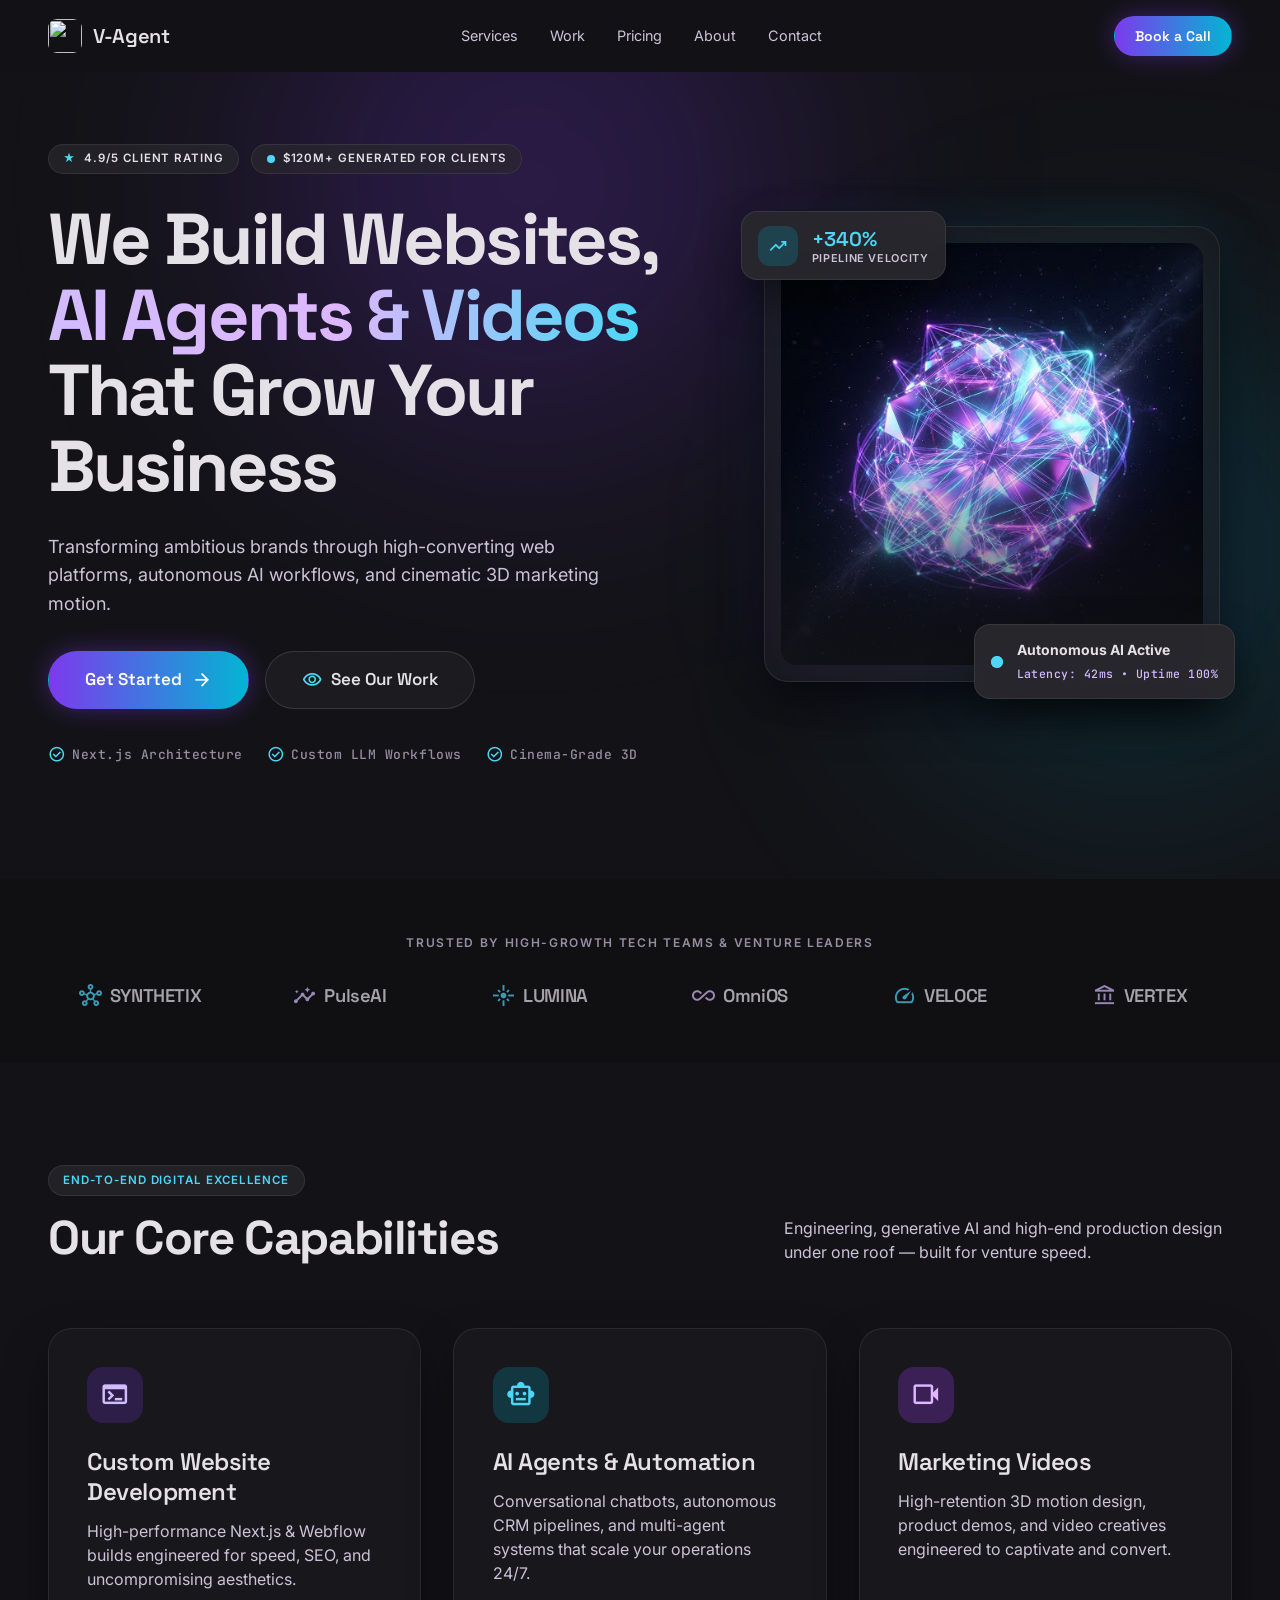
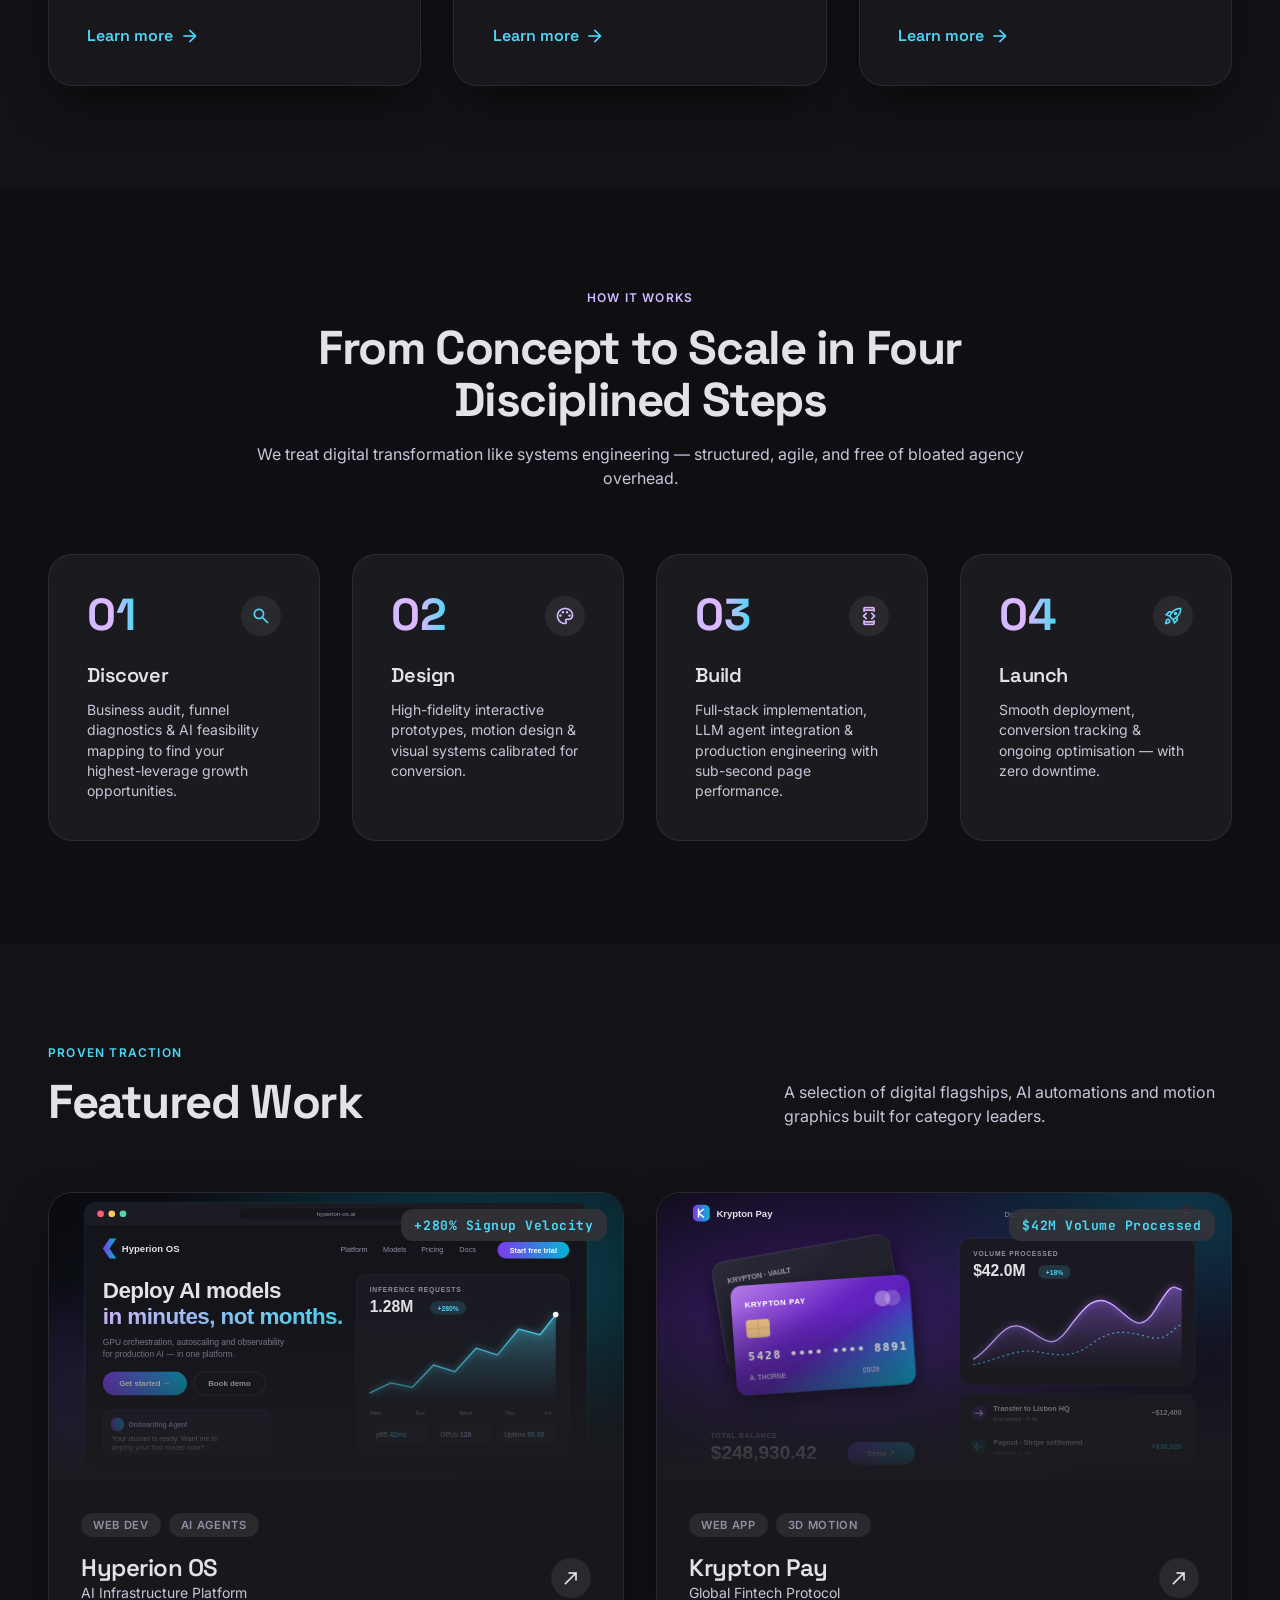
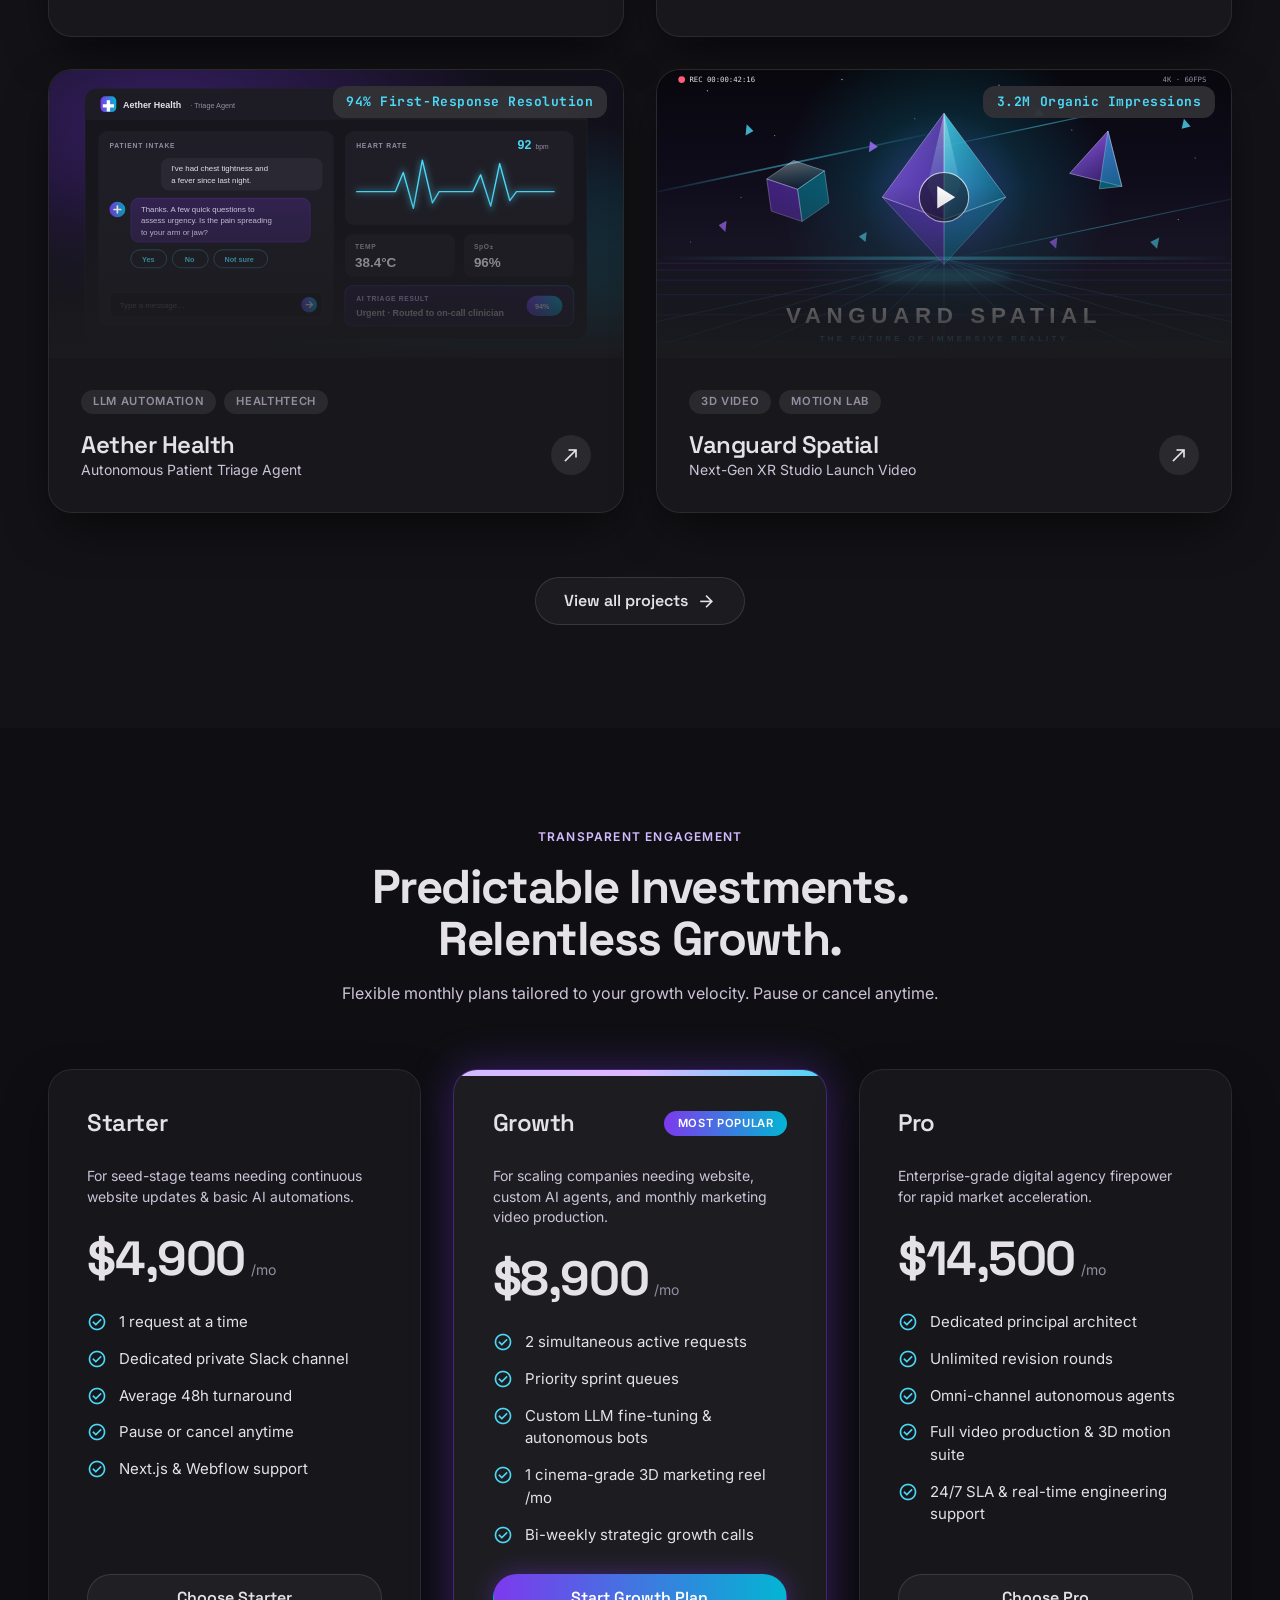
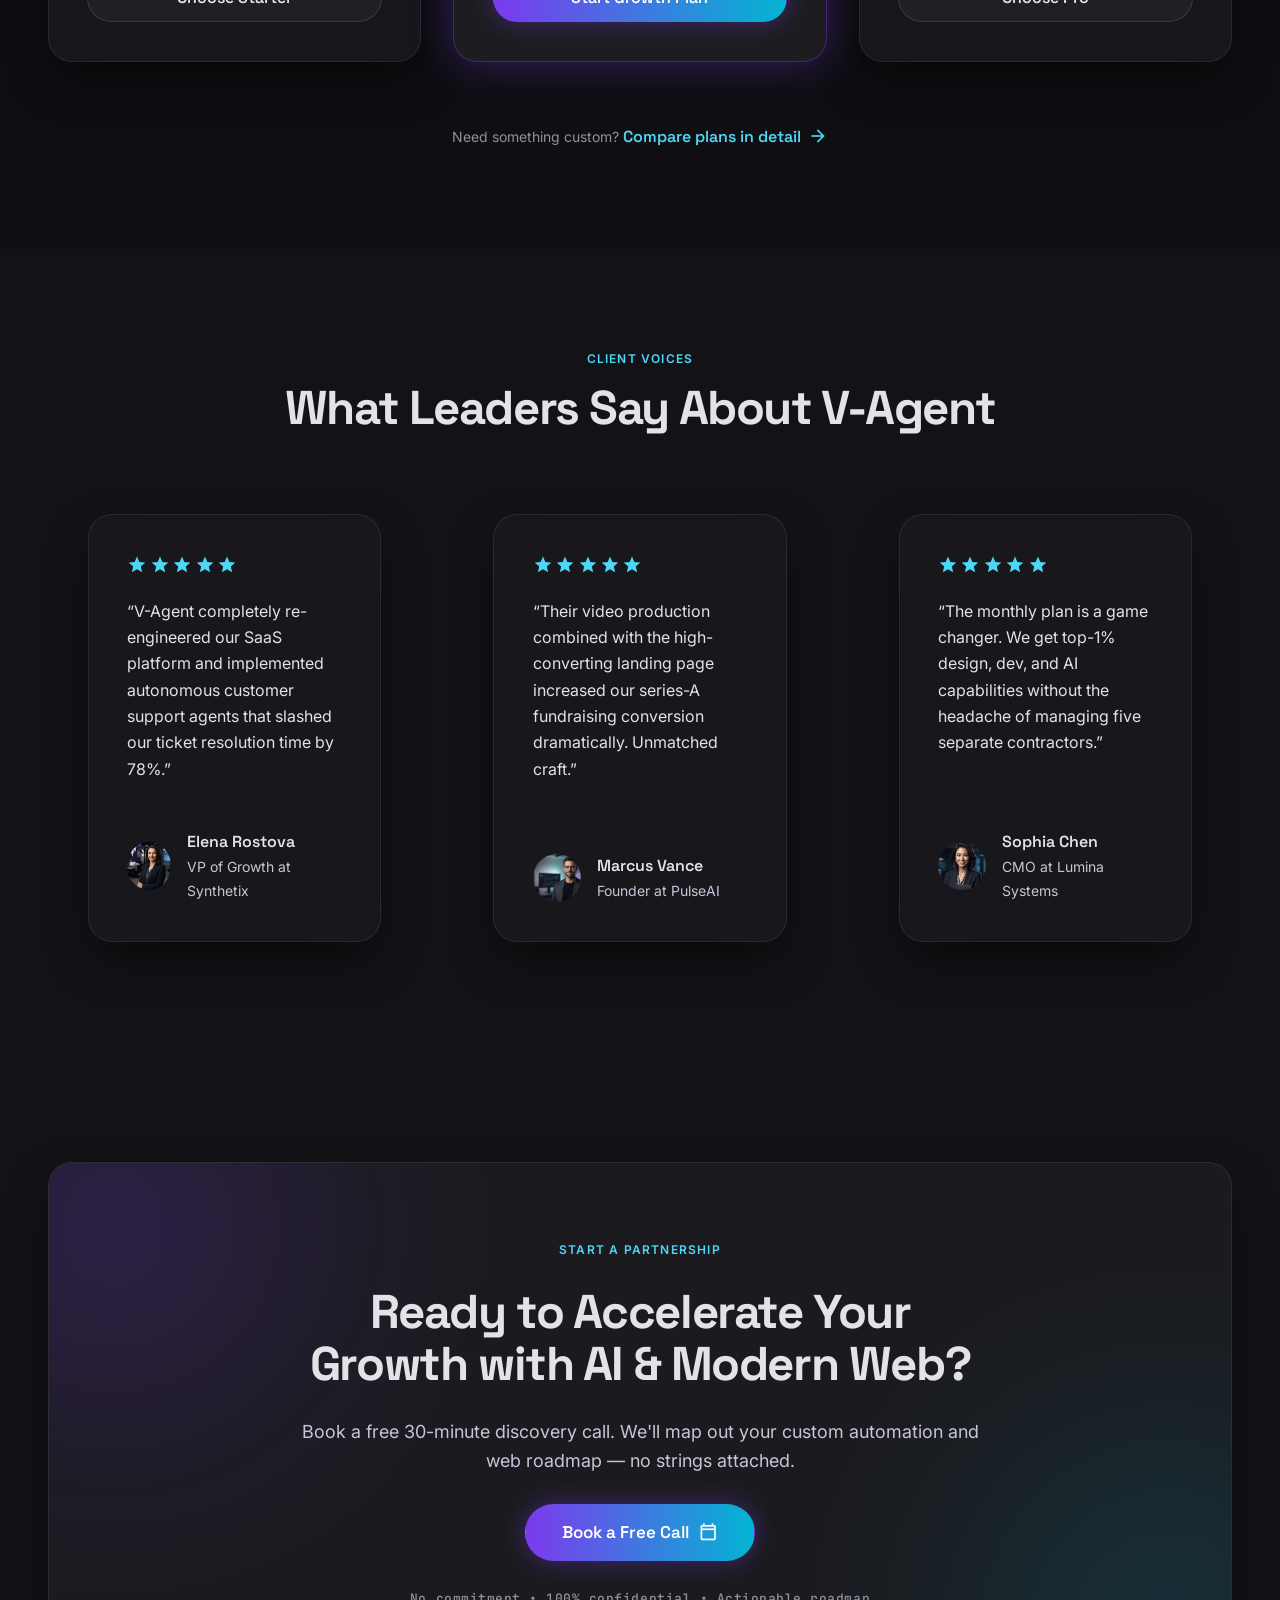
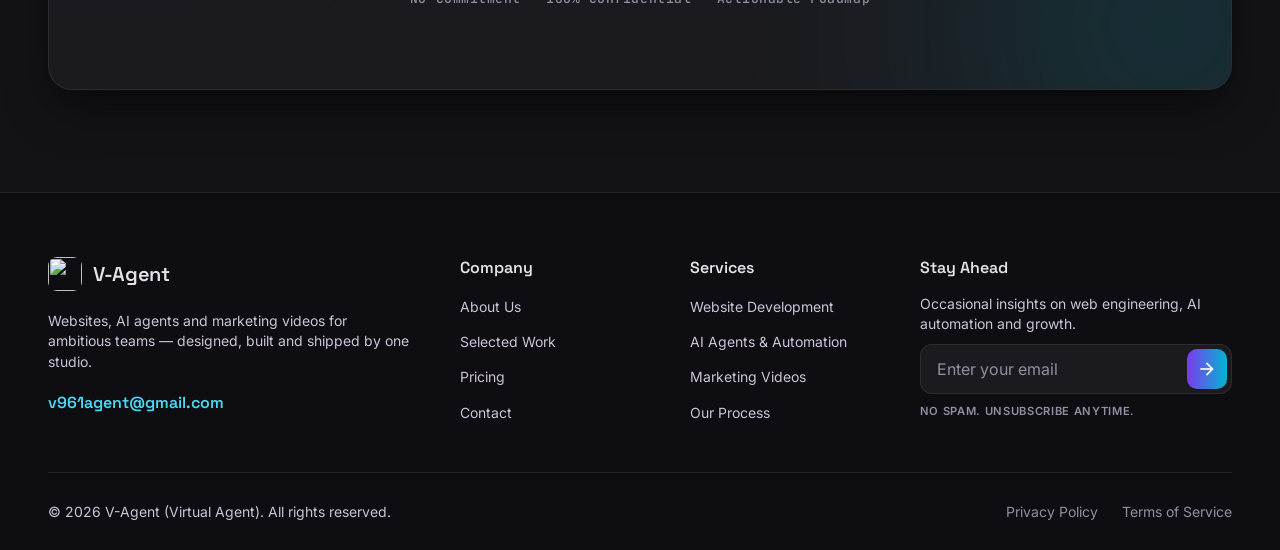
==== commit 322ae810: "Set contact email, replace Stitch images with on-brand artwork - Use v961agent@gmail.com for the con" ====
--- a/index.html
+++ b/index.html
@@ -187,7 +187,7 @@
     <div class="grid grid--2">
       <article class="card card--hover work-card reveal" data-category="web ai">
         <div class="work-card__media">
-          <img src="assets/images/work-hyperion.jpg" alt="Hyperion OS — AI Infrastructure Platform" width="512" height="280" loading="lazy">
+          <img src="assets/images/work-hyperion.svg" alt="Hyperion OS — AI Infrastructure Platform" width="512" height="280" loading="lazy">
           <span class="work-card__metric mono">+280% Signup Velocity</span>
         </div>
         <div class="work-card__body">
@@ -200,7 +200,7 @@
       </article>
       <article class="card card--hover work-card reveal" data-category="web video">
         <div class="work-card__media">
-          <img src="assets/images/work-krypton.jpg" alt="Krypton Pay — Global Fintech Protocol" width="512" height="280" loading="lazy">
+          <img src="assets/images/work-krypton.svg" alt="Krypton Pay — Global Fintech Protocol" width="512" height="280" loading="lazy">
           <span class="work-card__metric mono">$42M Volume Processed</span>
         </div>
         <div class="work-card__body">
@@ -213,7 +213,7 @@
       </article>
       <article class="card card--hover work-card reveal" data-category="ai">
         <div class="work-card__media">
-          <img src="assets/images/work-aether.jpg" alt="Aether Health — Autonomous Patient Triage Agent" width="512" height="280" loading="lazy">
+          <img src="assets/images/work-aether.svg" alt="Aether Health — Autonomous Patient Triage Agent" width="512" height="280" loading="lazy">
           <span class="work-card__metric mono">94% First-Response Resolution</span>
         </div>
         <div class="work-card__body">
@@ -226,7 +226,7 @@
       </article>
       <article class="card card--hover work-card reveal" data-category="video">
         <div class="work-card__media">
-          <img src="assets/images/work-vanguard.jpg" alt="Vanguard Spatial — Next-Gen XR Studio Launch Video" width="512" height="280" loading="lazy">
+          <img src="assets/images/work-vanguard.svg" alt="Vanguard Spatial — Next-Gen XR Studio Launch Video" width="512" height="280" loading="lazy">
           <span class="work-card__metric mono">3.2M Organic Impressions</span>
         </div>
         <div class="work-card__body">
@@ -340,7 +340,7 @@
       <div class="footer-brand">
         <a class="brand" href="index.html"><img src="logo.png" alt="" width="34" height="34"><span>V-Agent</span></a>
         <p class="small muted">Websites, AI agents and marketing videos for ambitious teams — designed, built and shipped by one studio.</p>
-        <p class="small"><a class="text-link" data-contact-email href="mailto:hello@vagent.online">hello@vagent.online</a></p>
+        <p class="small"><a class="text-link" data-contact-email href="mailto:v961agent@gmail.com">v961agent@gmail.com</a></p>
       </div>
       <div class="footer-col">
         <h3>Company</h3>
